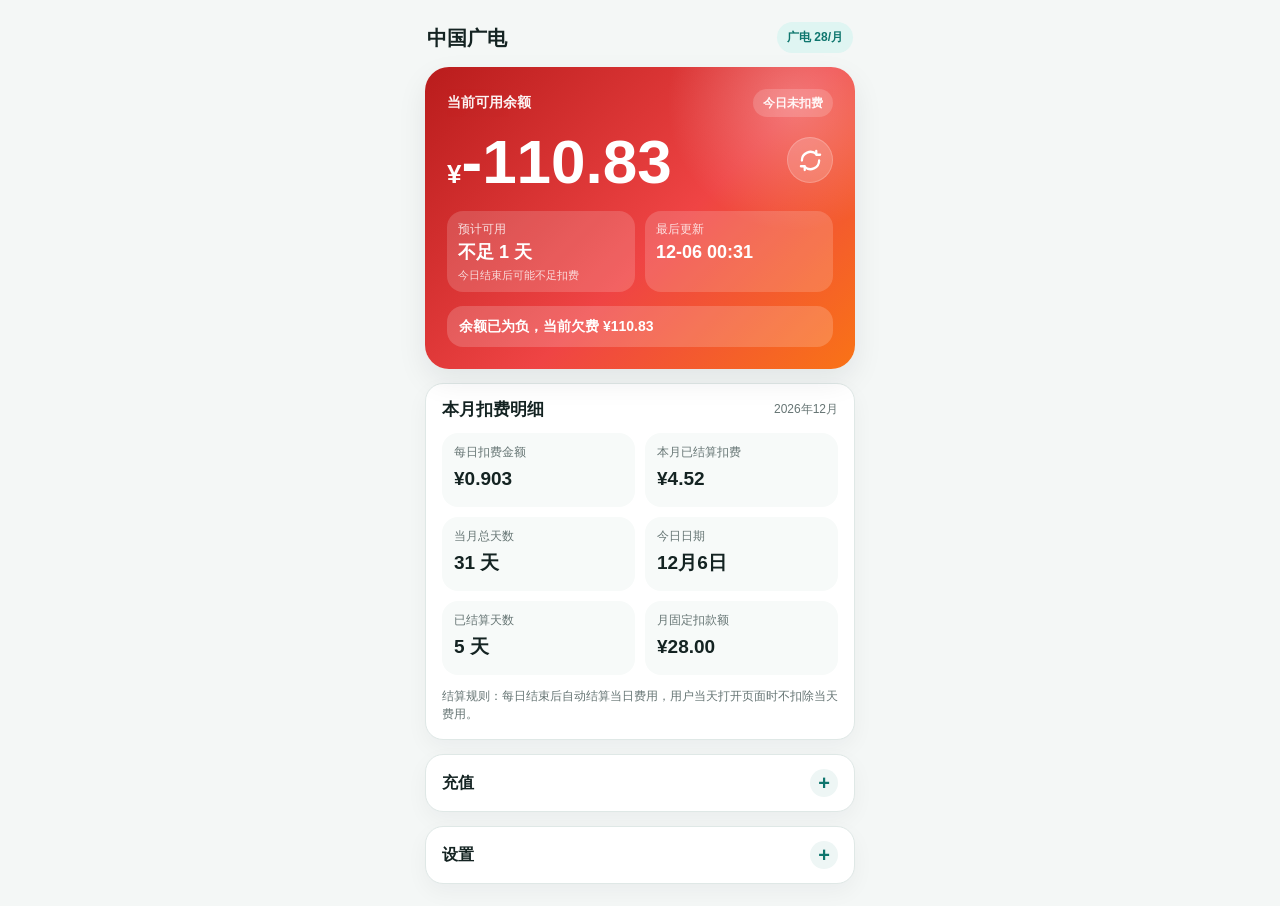
==== index.html @ 52b8d5ed "Add files via upload" ====
<!doctype html>
<html lang="zh-CN">
<head>
  <meta charset="utf-8">
  <meta name="viewport" content="width=device-width, initial-scale=1, viewport-fit=cover">
  <meta name="theme-color" content="#0f766e">
  <meta name="apple-mobile-web-app-capable" content="yes">
  <meta name="apple-mobile-web-app-title" content="余额计算">
  <meta name="apple-mobile-web-app-status-bar-style" content="black-translucent">
  <title>中国广电余额计算</title>
  <style>
    :root {
      color-scheme: light;
      --bg: #f4f7f6;
      --card: #ffffff;
      --text: #142322;
      --muted: #667574;
      --line: #dfe8e6;
      --brand: #0f766e;
      --brand-2: #14b8a6;
      --warn: #dc2626;
      --warn-2: #f97316;
      --shadow: 0 12px 30px rgba(15, 23, 42, .08);
      --radius: 18px;
    }

    * {
      box-sizing: border-box;
      -webkit-tap-highlight-color: transparent;
    }

    html,
    body {
      margin: 0;
      min-height: 100%;
      background: var(--bg);
      color: var(--text);
      font-family: -apple-system, BlinkMacSystemFont, "Segoe UI", "PingFang SC", "Hiragino Sans GB", "Microsoft YaHei", sans-serif;
      letter-spacing: 0;
    }

    body {
      padding: max(14px, env(safe-area-inset-top)) 14px max(22px, env(safe-area-inset-bottom));
    }

    button,
    input {
      font: inherit;
    }

    button {
      min-height: 46px;
      border: 0;
      border-radius: 14px;
      background: var(--brand);
      color: #fff;
      font-weight: 700;
      cursor: pointer;
      touch-action: manipulation;
    }

    button.secondary {
      background: #e8f2f1;
      color: var(--brand);
    }

    button.danger {
      background: #fee2e2;
      color: #b91c1c;
    }

    input {
      width: 100%;
      min-height: 48px;
      border: 1px solid var(--line);
      border-radius: 14px;
      background: #fbfdfd;
      color: var(--text);
      padding: 10px 12px;
      outline: none;
    }

    input:focus {
      border-color: var(--brand-2);
      box-shadow: 0 0 0 3px rgba(20, 184, 166, .16);
    }

    .app {
      width: 100%;
      max-width: 430px;
      margin: 0 auto;
    }

    .pull-tip {
      position: fixed;
      top: 8px;
      left: 50%;
      z-index: 3;
      transform: translate(-50%, -54px);
      min-width: 132px;
      border-radius: 999px;
      background: rgba(20, 35, 34, .88);
      color: #fff;
      padding: 9px 14px;
      text-align: center;
      font-size: 13px;
      opacity: 0;
      transition: transform .18s ease, opacity .18s ease;
      pointer-events: none;
    }

    .pull-tip.show {
      transform: translate(-50%, 0);
      opacity: 1;
    }

    .topbar {
      display: flex;
      align-items: center;
      justify-content: space-between;
      gap: 12px;
      margin: 8px 2px 14px;
    }

    .title h1 {
      margin: 0;
      font-size: 20px;
      line-height: 1.2;
    }

    .title p {
      margin: 5px 0 0;
      color: var(--muted);
      font-size: 13px;
    }

    .provider {
      flex: 0 0 auto;
      padding: 7px 10px;
      border-radius: 999px;
      background: #dff5f2;
      color: #0f766e;
      font-size: 12px;
      font-weight: 800;
      white-space: nowrap;
    }

    .balance-card {
      position: relative;
      overflow: hidden;
      border-radius: 24px;
      padding: 22px;
      color: #fff;
      background:
        radial-gradient(circle at 86% 12%, rgba(255, 255, 255, .28), transparent 28%),
        linear-gradient(135deg, #0f766e, #14b8a6 58%, #22c55e);
      box-shadow: var(--shadow);
    }

    .balance-card.warning {
      background:
        radial-gradient(circle at 86% 12%, rgba(255, 255, 255, .28), transparent 28%),
        linear-gradient(135deg, #b91c1c, #ef4444 56%, #f97316);
    }

    .balance-label {
      display: flex;
      align-items: center;
      justify-content: space-between;
      gap: 10px;
      font-size: 14px;
      font-weight: 700;
      opacity: .95;
    }

    .pill {
      display: inline-flex;
      align-items: center;
      min-height: 28px;
      border-radius: 999px;
      padding: 4px 10px;
      background: rgba(255, 255, 255, .18);
      font-size: 12px;
      font-weight: 800;
      white-space: nowrap;
    }

    .refresh-button {
      position: absolute;
      top: 70px;
      right: 22px;
      width: 46px;
      min-height: 46px;
      display: grid;
      place-items: center;
      border-radius: 50%;
      padding: 0;
      background: rgba(255, 255, 255, .18);
      color: #fff;
      box-shadow: inset 0 0 0 1px rgba(255, 255, 255, .2);
    }

    .refresh-button:active {
      transform: scale(.96);
      background: rgba(255, 255, 255, .24);
    }

    .refresh-button svg {
      width: 23px;
      height: 23px;
      stroke: currentColor;
      stroke-width: 2.4;
      fill: none;
      stroke-linecap: round;
      stroke-linejoin: round;
    }

    .amount {
      margin: 14px 0 8px;
      padding-right: 68px;
      font-size: clamp(44px, 15vw, 62px);
      line-height: 1;
      font-weight: 900;
      letter-spacing: 0;
    }

    .amount small {
      font-size: .42em;
      font-weight: 800;
    }

    .balance-sub {
      display: grid;
      grid-template-columns: 1fr 1fr;
      gap: 10px;
      margin-top: 18px;
    }

    .balance-sub div {
      min-height: 58px;
      border-radius: 16px;
      background: rgba(255, 255, 255, .16);
      padding: 10px 11px;
    }

    .balance-sub span,
    .mini-label {
      display: block;
      font-size: 12px;
      opacity: .82;
    }

    .balance-sub strong {
      display: block;
      margin-top: 3px;
      font-size: 18px;
      line-height: 1.25;
    }

    .balance-sub .subline {
      margin-top: 4px;
      font-size: 11px;
      line-height: 1.3;
      opacity: .78;
    }

    .alert {
      display: none;
      margin-top: 14px;
      border-radius: 16px;
      background: rgba(255, 255, 255, .18);
      padding: 11px 12px;
      font-size: 14px;
      font-weight: 900;
      line-height: 1.35;
    }

    .warning .alert {
      display: block;
    }

    .card,
    details {
      margin-top: 14px;
      border: 1px solid var(--line);
      border-radius: var(--radius);
      background: var(--card);
      box-shadow: 0 8px 22px rgba(15, 23, 42, .045);
    }

    .card {
      padding: 16px;
    }

    .section-title {
      display: flex;
      align-items: center;
      justify-content: space-between;
      gap: 10px;
      margin-bottom: 13px;
    }

    .section-title h2 {
      margin: 0;
      font-size: 17px;
      line-height: 1.2;
    }

    .section-title span {
      color: var(--muted);
      font-size: 12px;
      white-space: nowrap;
    }

    .grid {
      display: grid;
      grid-template-columns: 1fr 1fr;
      gap: 10px;
    }

    .metric {
      min-height: 74px;
      border-radius: 16px;
      background: #f7faf9;
      padding: 12px;
    }

    .metric span {
      display: block;
      color: var(--muted);
      font-size: 12px;
      line-height: 1.3;
    }

    .metric strong {
      display: block;
      margin-top: 7px;
      font-size: 19px;
      line-height: 1.2;
    }

    .rule {
      margin: 12px 0 0;
      color: var(--muted);
      font-size: 12px;
      line-height: 1.5;
    }

    details {
      overflow: hidden;
    }

    summary {
      min-height: 56px;
      display: flex;
      align-items: center;
      justify-content: space-between;
      gap: 12px;
      padding: 0 16px;
      list-style: none;
      cursor: pointer;
      font-weight: 900;
    }

    summary::-webkit-details-marker {
      display: none;
    }

    summary::after {
      content: "+";
      width: 28px;
      height: 28px;
      border-radius: 50%;
      display: grid;
      place-items: center;
      background: #eef6f5;
      color: var(--brand);
      font-size: 20px;
      line-height: 1;
    }

    details[open] summary::after {
      content: "-";
    }

    .panel {
      border-top: 1px solid var(--line);
      padding: 16px;
    }

    .field {
      margin-bottom: 13px;
    }

    .field label {
      display: block;
      margin-bottom: 7px;
      color: #314341;
      font-size: 13px;
      font-weight: 800;
    }

    .actions {
      display: grid;
      grid-template-columns: 1fr 1fr;
      gap: 10px;
      margin-top: 4px;
    }

    .actions.single {
      grid-template-columns: 1fr;
    }

    .sub-actions {
      display: flex;
      justify-content: flex-end;
      margin-top: 10px;
    }

    .text-action {
      min-height: auto;
      border-radius: 0;
      background: transparent;
      color: #9f1239;
      padding: 6px 2px;
      font-size: 12px;
      font-weight: 800;
    }

    .toast {
      position: fixed;
      left: 50%;
      bottom: max(18px, env(safe-area-inset-bottom));
      z-index: 4;
      transform: translate(-50%, 18px);
      max-width: min(360px, calc(100vw - 28px));
      border-radius: 999px;
      background: rgba(20, 35, 34, .92);
      color: #fff;
      padding: 11px 15px;
      font-size: 14px;
      opacity: 0;
      pointer-events: none;
      transition: transform .2s ease, opacity .2s ease;
    }

    .toast.show {
      transform: translate(-50%, 0);
      opacity: 1;
    }

    @media (max-width: 340px) {
      body {
        padding-left: 10px;
        padding-right: 10px;
      }

      .grid,
      .balance-sub,
      .actions {
        grid-template-columns: 1fr;
      }

      .amount {
        font-size: 43px;
        padding-right: 58px;
      }
    }
  </style>
</head>
<body>
  <div class="pull-tip" id="pullTip">释放刷新</div>
  <main class="app">
    <header class="topbar">
      <div class="title">
        <h1>中国广电</h1>
      </div>
      <div class="provider" id="providerPill">广电 28/月</div>
    </header>

    <section class="balance-card" id="balanceCard" aria-live="polite">
      <div class="balance-label">
        <span>当前可用余额</span>
        <span class="pill">今日未扣费</span>
      </div>
      <button class="refresh-button" id="refreshBtn" type="button" aria-label="立即刷新" title="立即刷新">
        <svg viewBox="0 0 24 24" aria-hidden="true">
          <path d="M21 12a9 9 0 0 1-15.2 6.5"></path>
          <path d="M3 12A9 9 0 0 1 18.2 5.5"></path>
          <path d="M18 2v4h4"></path>
          <path d="M6 22v-4H2"></path>
        </svg>
      </button>
      <div class="amount"><small>¥</small><span id="balanceValue">--</span></div>
      <div class="balance-sub">
        <div>
          <span>预计可用</span>
          <strong id="daysLeft">--</strong>
          <span class="subline" id="usableUntil">--</span>
        </div>
        <div>
          <span>最后更新</span>
          <strong id="lastUpdated">--</strong>
        </div>
      </div>
      <div class="alert" id="warningText"></div>
    </section>

    <section class="card">
      <div class="section-title">
        <h2>本月扣费明细</h2>
        <span id="monthName">--</span>
      </div>
      <div class="grid">
        <div class="metric">
          <span>每日扣费金额</span>
          <strong id="dailyFee">--</strong>
        </div>
        <div class="metric">
          <span>本月已结算扣费</span>
          <strong id="monthSettledTotal">--</strong>
        </div>
        <div class="metric">
          <span>当月总天数</span>
          <strong id="daysInMonth">--</strong>
        </div>
        <div class="metric">
          <span>今日日期</span>
          <strong id="todayText">--</strong>
        </div>
        <div class="metric">
          <span>已结算天数</span>
          <strong id="settledDays">--</strong>
        </div>
        <div class="metric">
          <span>月固定扣款额</span>
          <strong id="monthlyCharge">--</strong>
        </div>
      </div>
      <p class="rule">结算规则：每日结束后自动结算当日费用，用户当天打开页面时不扣除当天费用。</p>
    </section>

    <details>
      <summary>充值</summary>
      <div class="panel">
        <div class="field">
          <label for="rechargeAmountInput">充值金额（元）</label>
          <input id="rechargeAmountInput" type="number" inputmode="decimal" min="0" step="0.01">
        </div>
        <div class="actions single">
          <button type="button" id="addRechargeBtn">加入余额</button>
        </div>
      </div>
    </details>

    <details>
      <summary>设置</summary>
      <div class="panel">
        <div class="field">
          <label for="balanceInput">当前余额（元）</label>
          <input id="balanceInput" type="number" inputmode="decimal" step="0.01">
        </div>
        <div class="field">
          <label for="monthlyInput">每月固定扣款金额（元）</label>
          <input id="monthlyInput" type="number" inputmode="decimal" min="0" step="0.01">
        </div>
        <div class="field">
          <label for="thresholdInput">余额预警阈值（元）</label>
          <input id="thresholdInput" type="number" inputmode="decimal" min="0" step="0.01">
        </div>
        <div class="actions single">
          <button type="button" id="saveBtn">保存设置</button>
        </div>
        <div class="sub-actions">
          <button type="button" class="text-action" id="resetBtn">恢复默认</button>
        </div>
        <p class="rule">保存余额后，计算基准会设为昨天，避免今天重复扣费。</p>
      </div>
    </details>
  </main>

  <div class="toast" id="toast"></div>

  <script>
    (function () {
      "use strict";

      var STORAGE_KEY = "china_broadcasting_balance_v1";
      var DEFAULT_STATE = {
        provider: "china-broadcasting",
        anchorBalance: 49.55,
        lastSettledDate: "2026-06-13",
        monthlyCharge: 28,
        warningThreshold: 10,
        lastUpdated: "2026-06-14T00:00:00+08:00"
      };

      var state = loadState();
      var toastTimer = null;
      var lastRenderedDate = "";

      var els = {
        balanceCard: document.getElementById("balanceCard"),
        balanceValue: document.getElementById("balanceValue"),
        daysLeft: document.getElementById("daysLeft"),
        usableUntil: document.getElementById("usableUntil"),
        lastUpdated: document.getElementById("lastUpdated"),
        warningText: document.getElementById("warningText"),
        monthName: document.getElementById("monthName"),
        dailyFee: document.getElementById("dailyFee"),
        monthSettledTotal: document.getElementById("monthSettledTotal"),
        daysInMonth: document.getElementById("daysInMonth"),
        todayText: document.getElementById("todayText"),
        settledDays: document.getElementById("settledDays"),
        monthlyCharge: document.getElementById("monthlyCharge"),
        balanceInput: document.getElementById("balanceInput"),
        monthlyInput: document.getElementById("monthlyInput"),
        thresholdInput: document.getElementById("thresholdInput"),
        providerPill: document.getElementById("providerPill"),
        saveBtn: document.getElementById("saveBtn"),
        resetBtn: document.getElementById("resetBtn"),
        refreshBtn: document.getElementById("refreshBtn"),
        rechargeAmountInput: document.getElementById("rechargeAmountInput"),
        addRechargeBtn: document.getElementById("addRechargeBtn"),
        toast: document.getElementById("toast"),
        pullTip: document.getElementById("pullTip")
      };

      function loadState() {
        try {
          var raw = localStorage.getItem(STORAGE_KEY);
          if (!raw) return cloneDefault();
          var parsed = JSON.parse(raw);
          return normalizeState(Object.assign(cloneDefault(), parsed));
        } catch (error) {
          return cloneDefault();
        }
      }

      function cloneDefault() {
        return JSON.parse(JSON.stringify(DEFAULT_STATE));
      }

      function normalizeState(next) {
        next.anchorBalance = safeNumber(next.anchorBalance, DEFAULT_STATE.anchorBalance);
        next.monthlyCharge = safeNumber(next.monthlyCharge, DEFAULT_STATE.monthlyCharge);
        next.warningThreshold = safeNumber(next.warningThreshold, DEFAULT_STATE.warningThreshold);
        next.lastSettledDate = isDateKey(next.lastSettledDate) ? next.lastSettledDate : DEFAULT_STATE.lastSettledDate;
        next.lastUpdated = next.lastUpdated || new Date().toISOString();
        delete next.rechargeHistory;
        delete next.rechargeCost;
        return next;
      }

      function saveState() {
        var compactState = {
          provider: state.provider,
          anchorBalance: state.anchorBalance,
          lastSettledDate: state.lastSettledDate,
          monthlyCharge: state.monthlyCharge,
          warningThreshold: state.warningThreshold,
          lastUpdated: state.lastUpdated
        };
        localStorage.setItem(STORAGE_KEY, JSON.stringify(compactState));
      }

      function safeNumber(value, fallback) {
        var number = Number(value);
        return Number.isFinite(number) ? number : fallback;
      }

      function isDateKey(value) {
        return /^\d{4}-\d{2}-\d{2}$/.test(String(value));
      }

      function pad(value) {
        return String(value).padStart(2, "0");
      }

      function dateKeyFromParts(year, month, day) {
        return year + "-" + pad(month) + "-" + pad(day);
      }

      function partsFromKey(key) {
        var parts = key.split("-").map(Number);
        return { year: parts[0], month: parts[1], day: parts[2] };
      }

      function todayKey() {
        var date = new Date();
        return dateKeyFromParts(date.getFullYear(), date.getMonth() + 1, date.getDate());
      }

      function civilTime(key) {
        var parts = partsFromKey(key);
        return Date.UTC(parts.year, parts.month - 1, parts.day);
      }

      function addDays(key, amount) {
        var parts = partsFromKey(key);
        var date = new Date(Date.UTC(parts.year, parts.month - 1, parts.day + amount));
        return dateKeyFromParts(date.getUTCFullYear(), date.getUTCMonth() + 1, date.getUTCDate());
      }

      function compareKeys(a, b) {
        if (a === b) return 0;
        return civilTime(a) < civilTime(b) ? -1 : 1;
      }

      function daysInMonthFor(year, month) {
        return new Date(year, month, 0).getDate();
      }

      function dailyFeeForDate(key, monthlyCharge) {
        var parts = partsFromKey(key);
        return monthlyCharge / daysInMonthFor(parts.year, parts.month);
      }

      // Auto-settle every complete natural day since the stored anchor.
      function settleToYesterday() {
        var today = todayKey();
        var yesterday = addDays(today, -1);
        var cursor = addDays(state.lastSettledDate, 1);
        var didSettle = false;

        while (compareKeys(cursor, yesterday) <= 0) {
          state.anchorBalance -= dailyFeeForDate(cursor, state.monthlyCharge);
          state.lastSettledDate = cursor;
          cursor = addDays(cursor, 1);
          didSettle = true;
        }

        if (didSettle) {
          state.anchorBalance = roundMoney(state.anchorBalance);
          state.lastUpdated = new Date().toISOString();
          saveState();
        }
      }

      function roundMoney(value) {
        return Math.round((value + Number.EPSILON) * 1000000) / 1000000;
      }

      function formatMoney(value, digits) {
        return Number(value).toFixed(digits);
      }

      function formatDateTime(value) {
        var date = new Date(value);
        if (Number.isNaN(date.getTime())) date = new Date();
        return pad(date.getMonth() + 1) + "-" + pad(date.getDate()) + " " + pad(date.getHours()) + ":" + pad(date.getMinutes());
      }

      function estimateDaysLeft(balance, startKey) {
        if (balance <= 0 || state.monthlyCharge <= 0) return 0;
        var days = 0;
        var current = startKey;
        var remaining = balance;

        while (days < 3650) {
          var fee = dailyFeeForDate(current, state.monthlyCharge);
          if (remaining + 0.0000001 < fee) break;
          remaining -= fee;
          days += 1;
          current = addDays(current, 1);
        }

        return days;
      }

      function readableDate(key) {
        var parts = partsFromKey(key);
        return parts.year + "年" + parts.month + "月" + parts.day + "日";
      }

      function monthText(parts) {
        return parts.year + "年" + parts.month + "月";
      }

      function render() {
        settleToYesterday();

        var today = todayKey();
        var parts = partsFromKey(today);
        var monthDays = daysInMonthFor(parts.year, parts.month);
        var daily = state.monthlyCharge / monthDays;
        var settledDays = Math.max(0, parts.day - 1);
        var monthTotal = daily * settledDays;
        var balance = roundMoney(state.anchorBalance);
        var daysLeft = estimateDaysLeft(balance, today);
        var isWarning = balance < state.warningThreshold;
        var owe = balance < 0 ? Math.abs(balance) : 0;

        els.balanceCard.classList.toggle("warning", isWarning);
        els.balanceValue.textContent = formatMoney(balance, 2);
        els.daysLeft.textContent = daysLeft > 0 ? "约 " + daysLeft + " 天" : "不足 1 天";
        els.usableUntil.textContent = daysLeft > 0
          ? "至 " + readableDate(addDays(today, daysLeft - 1))
          : "今日结束后可能不足扣费";
        els.lastUpdated.textContent = formatDateTime(state.lastUpdated);
        els.warningText.textContent = balance < 0
          ? "余额已为负，当前欠费 ¥" + formatMoney(owe, 2)
          : "余额低于预警阈值 ¥" + formatMoney(state.warningThreshold, 2);

        els.monthName.textContent = monthText(parts);
        els.dailyFee.textContent = "¥" + formatMoney(daily, 3);
        els.monthSettledTotal.textContent = "¥" + formatMoney(monthTotal, 2);
        els.daysInMonth.textContent = monthDays + " 天";
        els.todayText.textContent = parts.month + "月" + parts.day + "日";
        els.settledDays.textContent = settledDays + " 天";
        els.monthlyCharge.textContent = "¥" + formatMoney(state.monthlyCharge, 2);
        els.providerPill.textContent = "广电 " + trimNumber(state.monthlyCharge) + "/月";

        els.balanceInput.value = formatMoney(balance, 2);
        els.monthlyInput.value = trimNumber(state.monthlyCharge);
        els.thresholdInput.value = trimNumber(state.warningThreshold);

        lastRenderedDate = today;
      }

      function trimNumber(value) {
        return String(Number(Number(value).toFixed(3)));
      }

      function escapeHtml(value) {
        return String(value).replace(/[&<>"']/g, function (char) {
          return {
            "&": "&amp;",
            "<": "&lt;",
            ">": "&gt;",
            "\"": "&quot;",
            "'": "&#39;"
          }[char];
        });
      }

      function yesterdayKeyForNow() {
        return addDays(todayKey(), -1);
      }

      function saveSettings() {
        var balance = Number(els.balanceInput.value);
        var monthly = Number(els.monthlyInput.value);
        var threshold = Number(els.thresholdInput.value);

        if (!Number.isFinite(balance)) return showToast("请输入有效余额");
        if (!Number.isFinite(monthly) || monthly < 0) return showToast("请输入有效月扣款");
        if (!Number.isFinite(threshold) || threshold < 0) return showToast("请输入有效预警阈值");

        state.anchorBalance = roundMoney(balance);
        state.monthlyCharge = roundMoney(monthly);
        state.warningThreshold = roundMoney(threshold);
        state.lastSettledDate = yesterdayKeyForNow();
        state.lastUpdated = new Date().toISOString();
        saveState();
        render();
        showToast("设置已保存");
      }

      function resetState() {
        if (!confirm("恢复默认值会重置余额、月扣款和预警阈值，确定继续？")) return;
        state = cloneDefault();
        saveState();
        render();
        showToast("已恢复默认值");
      }

      function addRecharge() {
        settleToYesterday();

        var amount = Number(els.rechargeAmountInput.value);

        if (!Number.isFinite(amount) || amount <= 0) return showToast("请输入有效充值金额");

        var now = new Date().toISOString();
        state.anchorBalance = roundMoney(state.anchorBalance + amount);
        state.lastSettledDate = yesterdayKeyForNow();
        state.lastUpdated = now;

        saveState();
        els.rechargeAmountInput.value = "";
        render();
        showToast("充值已加入余额");
      }

      function showToast(message) {
        window.clearTimeout(toastTimer);
        els.toast.textContent = message;
        els.toast.classList.add("show");
        toastTimer = window.setTimeout(function () {
          els.toast.classList.remove("show");
        }, 1800);
      }

      function refreshNow(source, updateTimestamp) {
        if (updateTimestamp) {
          state.lastUpdated = new Date().toISOString();
          saveState();
        }
        render();
        if (source) showToast(source);
      }

      function setupPullRefresh() {
        var startY = 0;
        var pulling = false;

        window.addEventListener("touchstart", function (event) {
          if (window.scrollY !== 0 || event.touches.length !== 1) return;
          startY = event.touches[0].clientY;
          pulling = true;
        }, { passive: true });

        window.addEventListener("touchmove", function (event) {
          if (!pulling) return;
          var distance = event.touches[0].clientY - startY;
          els.pullTip.classList.toggle("show", distance > 70);
        }, { passive: true });

        window.addEventListener("touchend", function () {
          if (!pulling) return;
          var shouldRefresh = els.pullTip.classList.contains("show");
          pulling = false;
          els.pullTip.classList.remove("show");
          if (shouldRefresh) refreshNow("已刷新", true);
        }, { passive: true });
      }

      els.saveBtn.addEventListener("click", saveSettings);
      els.resetBtn.addEventListener("click", resetState);
      els.refreshBtn.addEventListener("click", function () {
        refreshNow("已刷新", true);
      });
      els.addRechargeBtn.addEventListener("click", addRecharge);
      document.addEventListener("visibilitychange", function () {
        if (!document.hidden) refreshNow();
      });

      setupPullRefresh();
      render();

      window.setInterval(function () {
        if (lastRenderedDate !== todayKey()) {
          refreshNow();
        } else {
          els.lastUpdated.textContent = formatDateTime(state.lastUpdated);
        }
      }, 30000);
    })();
  </script>
</body>
</html>
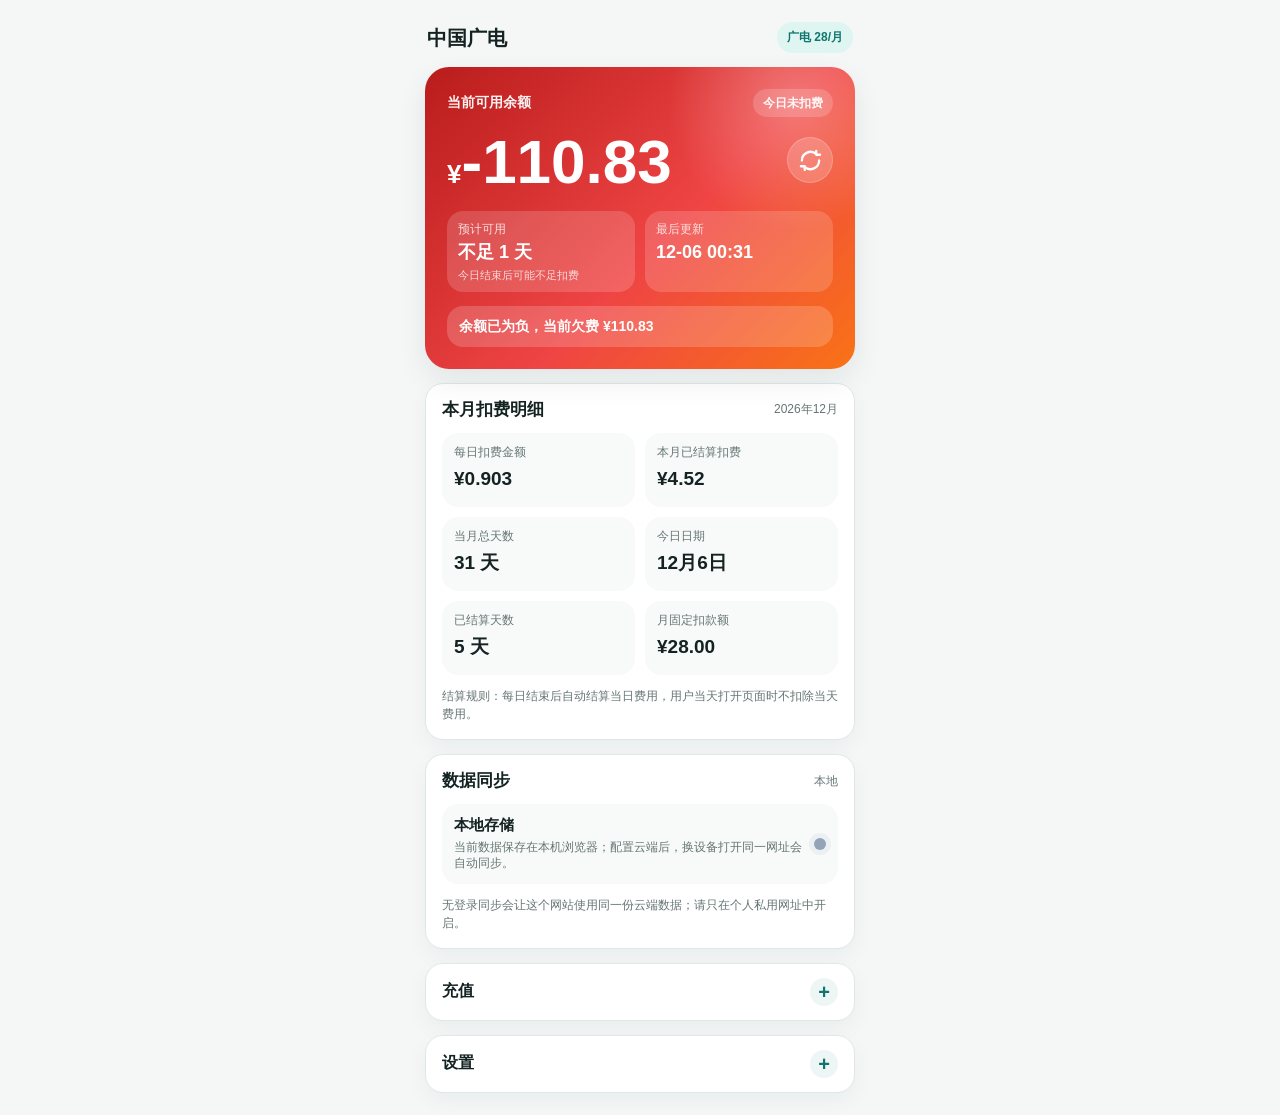
==== commit e96f3b4a: "Add optional cloud sync" ====
--- a/index.html
+++ b/index.html
@@ -346,6 +346,54 @@
       line-height: 1.5;
     }
 
+    .sync-row {
+      display: flex;
+      align-items: center;
+      justify-content: space-between;
+      gap: 12px;
+      border-radius: 16px;
+      background: #f7faf9;
+      padding: 12px;
+    }
+
+    .sync-row strong {
+      display: block;
+      font-size: 15px;
+      line-height: 1.25;
+    }
+
+    .sync-row span {
+      display: block;
+      margin-top: 4px;
+      color: var(--muted);
+      font-size: 12px;
+      line-height: 1.35;
+    }
+
+    .sync-dot {
+      width: 12px;
+      height: 12px;
+      flex: 0 0 auto;
+      border-radius: 999px;
+      background: #94a3b8;
+      box-shadow: 0 0 0 5px rgba(148, 163, 184, .12);
+    }
+
+    .sync-dot.ready {
+      background: #16a34a;
+      box-shadow: 0 0 0 5px rgba(22, 163, 74, .12);
+    }
+
+    .sync-dot.busy {
+      background: #0ea5e9;
+      box-shadow: 0 0 0 5px rgba(14, 165, 233, .12);
+    }
+
+    .sync-dot.error {
+      background: #dc2626;
+      box-shadow: 0 0 0 5px rgba(220, 38, 38, .12);
+    }
+
     details {
       overflow: hidden;
     }
@@ -540,6 +588,21 @@
       <p class="rule">结算规则：每日结束后自动结算当日费用，用户当天打开页面时不扣除当天费用。</p>
     </section>
 
+    <section class="card">
+      <div class="section-title">
+        <h2>数据同步</h2>
+        <span id="syncMode">本地</span>
+      </div>
+      <div class="sync-row">
+        <div>
+          <strong id="syncTitle">本地存储</strong>
+          <span id="syncText">当前数据保存在本机浏览器；配置云端后，换设备打开同一网址会自动同步。</span>
+        </div>
+        <i class="sync-dot" id="syncDot" aria-hidden="true"></i>
+      </div>
+      <p class="rule">无登录同步会让这个网站使用同一份云端数据；请只在个人私用网址中开启。</p>
+    </section>
+
     <details>
       <summary>充值</summary>
       <div class="panel">
@@ -595,9 +658,22 @@
         lastUpdated: "2026-06-14T00:00:00+08:00"
       };
 
+      // Fill these values after creating a free Supabase project/table.
+      // No-login sync means every visitor to this page shares one cloud record.
+      var CLOUD_SYNC = {
+        enabled: false,
+        supabaseUrl: "",
+        anonKey: "",
+        table: "balance_state",
+        rowId: "china_broadcasting"
+      };
+
       var state = loadState();
       var toastTimer = null;
       var lastRenderedDate = "";
+      var cloudReady = false;
+      var cloudBusy = false;
+      var pushTimer = null;
 
       var els = {
         balanceCard: document.getElementById("balanceCard"),
@@ -617,6 +693,10 @@
         monthlyInput: document.getElementById("monthlyInput"),
         thresholdInput: document.getElementById("thresholdInput"),
         providerPill: document.getElementById("providerPill"),
+        syncMode: document.getElementById("syncMode"),
+        syncTitle: document.getElementById("syncTitle"),
+        syncText: document.getElementById("syncText"),
+        syncDot: document.getElementById("syncDot"),
         saveBtn: document.getElementById("saveBtn"),
         resetBtn: document.getElementById("resetBtn"),
         refreshBtn: document.getElementById("refreshBtn"),
@@ -653,6 +733,11 @@
       }
 
       function saveState() {
+        localStorage.setItem(STORAGE_KEY, JSON.stringify(compactState()));
+        scheduleCloudPush();
+      }
+
+      function compactState() {
         var compactState = {
           provider: state.provider,
           anchorBalance: state.anchorBalance,
@@ -661,7 +746,11 @@
           warningThreshold: state.warningThreshold,
           lastUpdated: state.lastUpdated
         };
-        localStorage.setItem(STORAGE_KEY, JSON.stringify(compactState));
+        return compactState;
+      }
+
+      function saveLocalOnly() {
+        localStorage.setItem(STORAGE_KEY, JSON.stringify(compactState()));
       }
 
       function safeNumber(value, fallback) {
@@ -810,6 +899,7 @@
         els.settledDays.textContent = settledDays + " 天";
         els.monthlyCharge.textContent = "¥" + formatMoney(state.monthlyCharge, 2);
         els.providerPill.textContent = "广电 " + trimNumber(state.monthlyCharge) + "/月";
+        renderSyncStatus();
 
         els.balanceInput.value = formatMoney(balance, 2);
         els.monthlyInput.value = trimNumber(state.monthlyCharge);
@@ -898,7 +988,169 @@
           saveState();
         }
         render();
+        pullCloudState(false);
         if (source) showToast(source);
+      }
+
+      function isCloudConfigured() {
+        return Boolean(
+          CLOUD_SYNC.enabled &&
+          CLOUD_SYNC.supabaseUrl &&
+          CLOUD_SYNC.anonKey &&
+          CLOUD_SYNC.table &&
+          CLOUD_SYNC.rowId &&
+          window.fetch
+        );
+      }
+
+      function renderSyncStatus(status, message) {
+        if (!els.syncMode) return;
+
+        els.syncDot.className = "sync-dot";
+        if (!isCloudConfigured()) {
+          els.syncMode.textContent = "本地";
+          els.syncTitle.textContent = "本地存储";
+          els.syncText.textContent = "当前数据保存在本机浏览器；配置云端后，换设备打开同一网址会自动同步。";
+          return;
+        }
+
+        if (status === "busy" || cloudBusy) {
+          els.syncMode.textContent = "同步中";
+          els.syncTitle.textContent = "正在同步";
+          els.syncText.textContent = message || "正在和云端数据比较。";
+          els.syncDot.classList.add("busy");
+          return;
+        }
+
+        if (status === "error") {
+          els.syncMode.textContent = "异常";
+          els.syncTitle.textContent = "云同步异常";
+          els.syncText.textContent = message || "云端暂时不可用，已保留本地数据。";
+          els.syncDot.classList.add("error");
+          return;
+        }
+
+        els.syncMode.textContent = "云端";
+        els.syncTitle.textContent = "云同步已开启";
+        els.syncText.textContent = message || "当前设备会自动拉取和保存同一份云端余额。";
+        els.syncDot.classList.add("ready");
+      }
+
+      function cloudEndpoint() {
+        return CLOUD_SYNC.supabaseUrl.replace(/\/+$/, "") + "/rest/v1/" + encodeURIComponent(CLOUD_SYNC.table);
+      }
+
+      function cloudHeaders(extra) {
+        var headers = {
+          apikey: CLOUD_SYNC.anonKey,
+          Authorization: "Bearer " + CLOUD_SYNC.anonKey,
+          "Content-Type": "application/json"
+        };
+        Object.keys(extra || {}).forEach(function (key) {
+          headers[key] = extra[key];
+        });
+        return headers;
+      }
+
+      function isRemoteNewer(remoteState, localState) {
+        var remoteTime = new Date(remoteState.lastUpdated || 0).getTime();
+        var localTime = new Date(localState.lastUpdated || 0).getTime();
+        if (remoteTime !== localTime) return remoteTime > localTime;
+        return compareKeys(remoteState.lastSettledDate, localState.lastSettledDate) > 0;
+      }
+
+      function scheduleCloudPush(delay) {
+        if (!cloudReady || !isCloudConfigured()) return;
+        window.clearTimeout(pushTimer);
+        pushTimer = window.setTimeout(function () {
+          if (cloudBusy) {
+            scheduleCloudPush(500);
+            return;
+          }
+          pushCloudState(false);
+        }, typeof delay === "number" ? delay : 700);
+      }
+
+      function pullCloudState(showMessage) {
+        if (!isCloudConfigured() || cloudBusy) return Promise.resolve();
+
+        cloudBusy = true;
+        renderSyncStatus("busy", "正在读取云端数据。");
+
+        var url = cloudEndpoint()
+          + "?id=eq." + encodeURIComponent(CLOUD_SYNC.rowId)
+          + "&select=id,data,updated_at";
+
+        return fetch(url, { headers: cloudHeaders() })
+          .then(function (response) {
+            if (!response.ok) throw new Error("读取失败 " + response.status);
+            return response.json();
+          })
+          .then(function (rows) {
+            var remote = rows && rows[0] && rows[0].data ? normalizeState(Object.assign(cloneDefault(), rows[0].data)) : null;
+            var local = normalizeState(Object.assign(cloneDefault(), compactState()));
+
+            if (remote && isRemoteNewer(remote, local)) {
+              state = remote;
+              settleToYesterday();
+              saveLocalOnly();
+              render();
+              cloudReady = true;
+              scheduleCloudPush(0);
+              renderSyncStatus("ready", "已使用云端最新数据。");
+              if (showMessage) showToast("已同步云端数据");
+            } else {
+              cloudReady = true;
+              scheduleCloudPush(0);
+              renderSyncStatus("ready", remote ? "本机数据已是最新。" : "正在创建云端数据。");
+            }
+          })
+          .catch(function (error) {
+            renderSyncStatus("error", error.message || "云端暂时不可用，已保留本地数据。");
+          })
+          .finally(function () {
+            cloudBusy = false;
+          });
+      }
+
+      function pushCloudState(showMessage) {
+        if (!isCloudConfigured() || cloudBusy) return Promise.resolve();
+
+        cloudBusy = true;
+        renderSyncStatus("busy", "正在保存到云端。");
+
+        var body = JSON.stringify({
+          id: CLOUD_SYNC.rowId,
+          data: compactState(),
+          updated_at: new Date().toISOString()
+        });
+
+        return fetch(cloudEndpoint() + "?on_conflict=id", {
+          method: "POST",
+          headers: cloudHeaders({ Prefer: "resolution=merge-duplicates,return=minimal" }),
+          body: body
+        })
+          .then(function (response) {
+            if (!response.ok) throw new Error("保存失败 " + response.status);
+            renderSyncStatus("ready", "云端数据已保存。");
+            if (showMessage) showToast("已同步到云端");
+          })
+          .catch(function (error) {
+            renderSyncStatus("error", error.message || "云端保存失败，已保留本地数据。");
+          })
+          .finally(function () {
+            cloudBusy = false;
+          });
+      }
+
+      function setupCloudSync() {
+        if (!isCloudConfigured()) {
+          renderSyncStatus();
+          return;
+        }
+        pullCloudState(false).then(function () {
+          cloudReady = true;
+        });
       }
 
       function setupPullRefresh() {
@@ -938,6 +1190,7 @@
 
       setupPullRefresh();
       render();
+      setupCloudSync();
 
       window.setInterval(function () {
         if (lastRenderedDate !== todayKey()) {
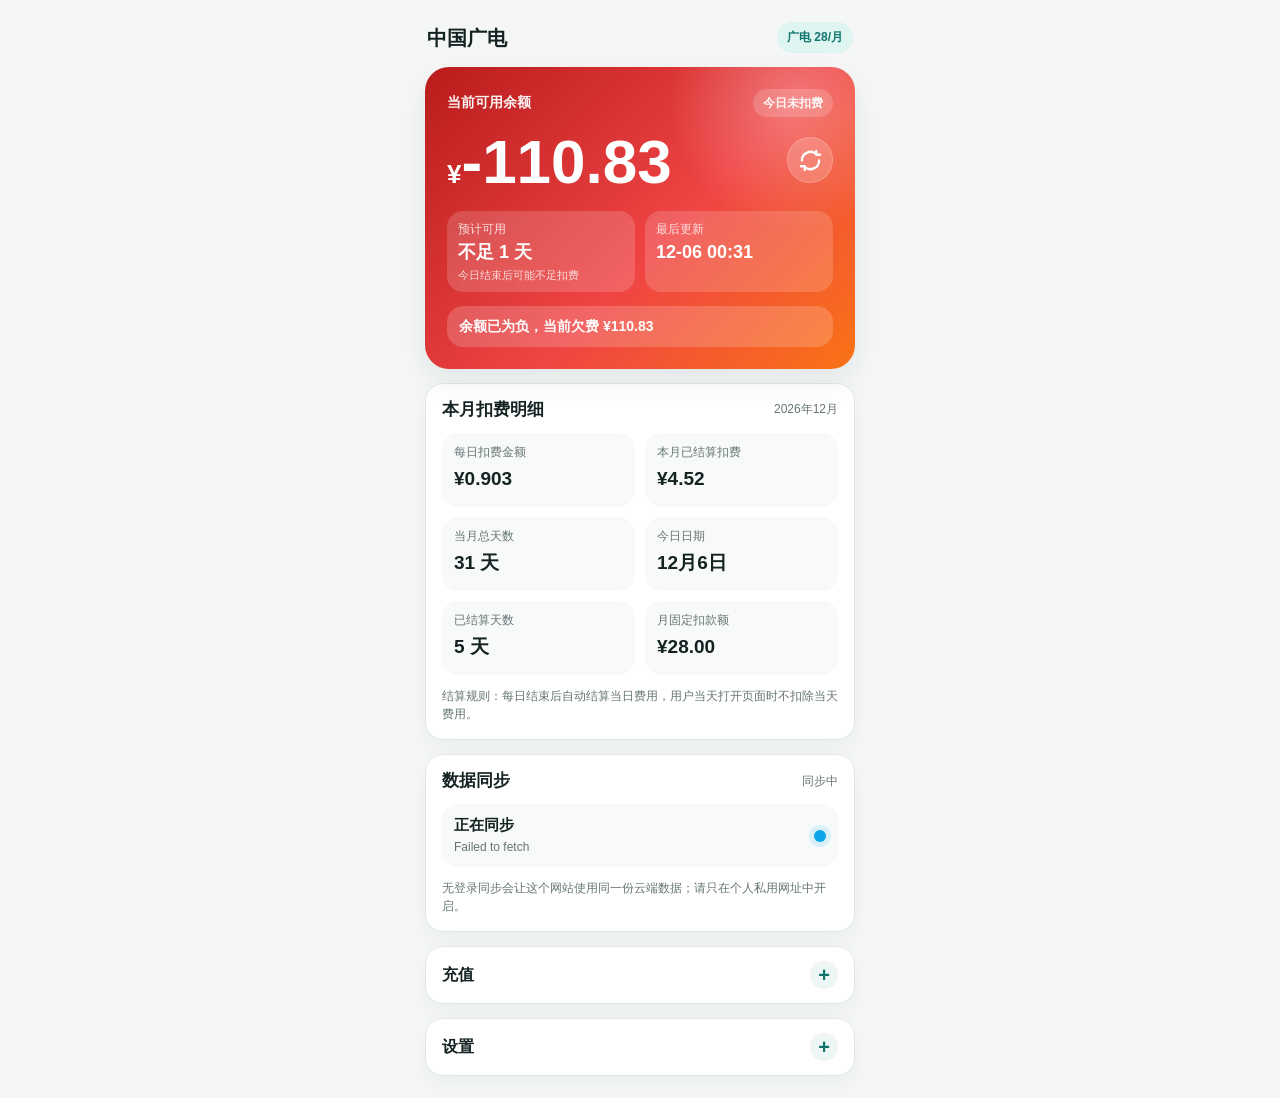
==== commit 974acc99: "Enable Supabase cloud sync" ====
--- a/index.html
+++ b/index.html
@@ -658,12 +658,11 @@
         lastUpdated: "2026-06-14T00:00:00+08:00"
       };
 
-      // Fill these values after creating a free Supabase project/table.
       // No-login sync means every visitor to this page shares one cloud record.
       var CLOUD_SYNC = {
-        enabled: false,
-        supabaseUrl: "",
-        anonKey: "",
+        enabled: true,
+        supabaseUrl: "https://rhkzsyhxezlppfxqzalm.supabase.co",
+        anonKey: "sb_publishable_jg7Ht5A1SXFfkn4VZImQKA_eAHoh5uZ",
         table: "balance_state",
         rowId: "china_broadcasting"
       };
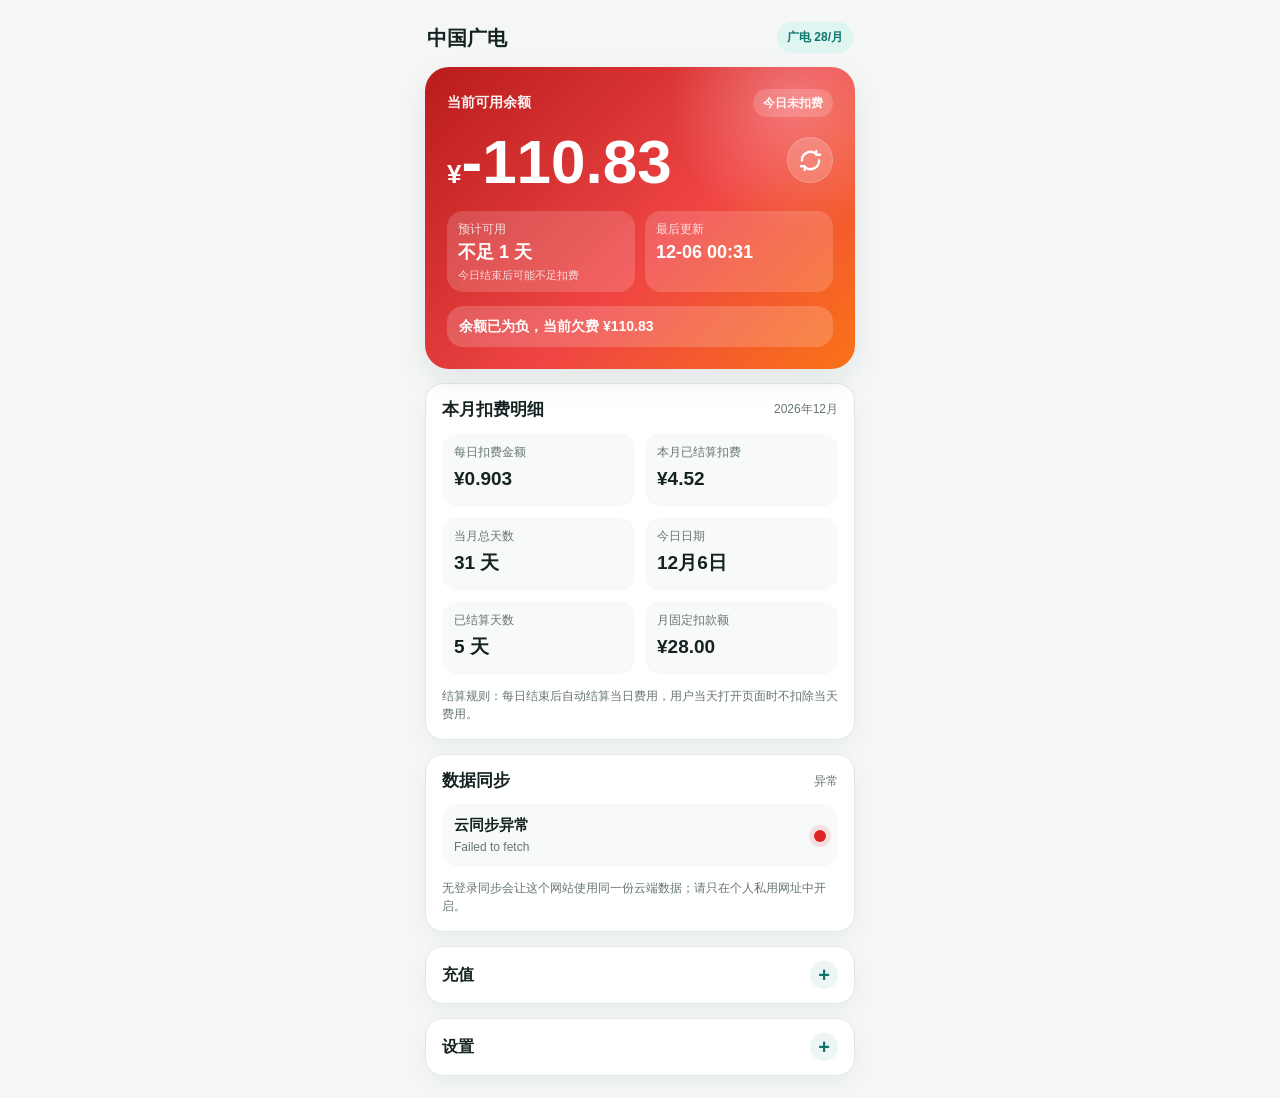
==== commit 1c43ffaf: "Fix cloud sync status rendering" ====
--- a/index.html
+++ b/index.html
@@ -1013,7 +1013,7 @@
           return;
         }
 
-        if (status === "busy" || cloudBusy) {
+        if (status === "busy" || (!status && cloudBusy)) {
           els.syncMode.textContent = "同步中";
           els.syncTitle.textContent = "正在同步";
           els.syncText.textContent = message || "正在和云端数据比较。";
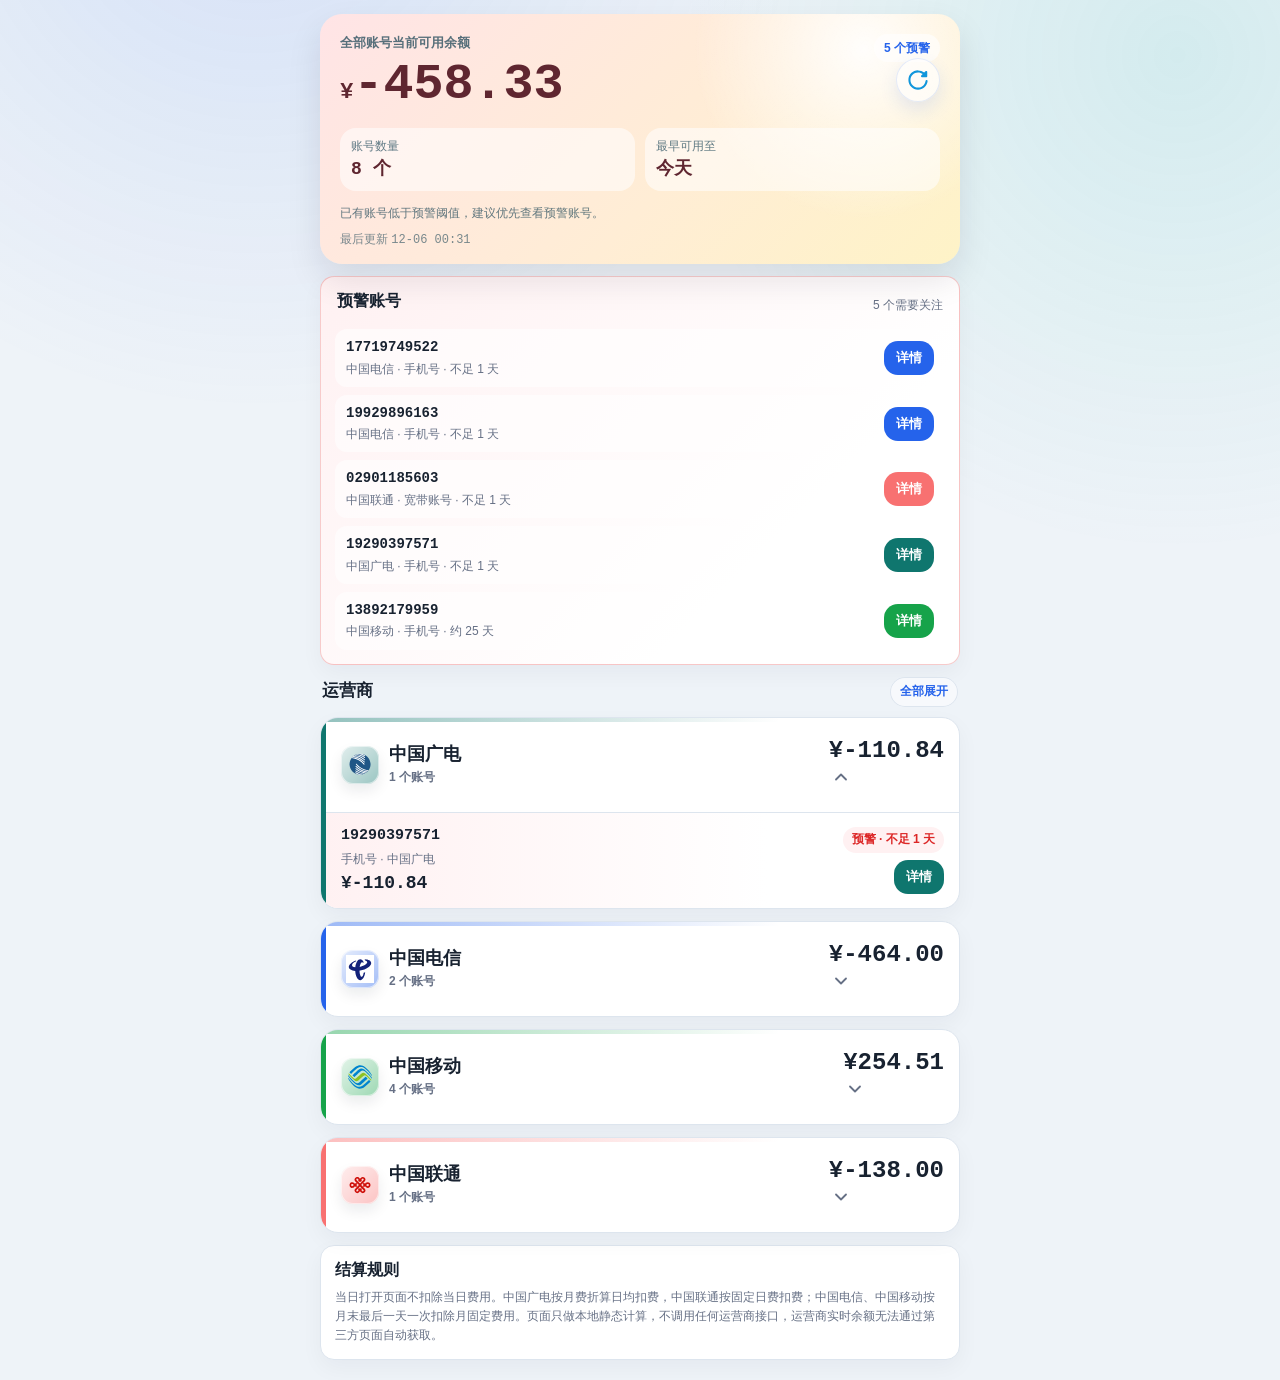
==== commit 89ec8706: "Update multi-provider balance UI" ====
--- a/index.html
+++ b/index.html
@@ -3,1202 +3,174 @@
 <head>
   <meta charset="utf-8">
   <meta name="viewport" content="width=device-width, initial-scale=1, viewport-fit=cover">
-  <meta name="theme-color" content="#0f766e">
+  <meta name="theme-color" content="#eef3f8">
   <meta name="apple-mobile-web-app-capable" content="yes">
-  <meta name="apple-mobile-web-app-title" content="余额计算">
-  <meta name="apple-mobile-web-app-status-bar-style" content="black-translucent">
-  <title>中国广电余额计算</title>
-  <style>
-    :root {
-      color-scheme: light;
-      --bg: #f4f7f6;
-      --card: #ffffff;
-      --text: #142322;
-      --muted: #667574;
-      --line: #dfe8e6;
-      --brand: #0f766e;
-      --brand-2: #14b8a6;
-      --warn: #dc2626;
-      --warn-2: #f97316;
-      --shadow: 0 12px 30px rgba(15, 23, 42, .08);
-      --radius: 18px;
-    }
-
-    * {
-      box-sizing: border-box;
-      -webkit-tap-highlight-color: transparent;
-    }
-
-    html,
-    body {
-      margin: 0;
-      min-height: 100%;
-      background: var(--bg);
-      color: var(--text);
-      font-family: -apple-system, BlinkMacSystemFont, "Segoe UI", "PingFang SC", "Hiragino Sans GB", "Microsoft YaHei", sans-serif;
-      letter-spacing: 0;
-    }
-
-    body {
-      padding: max(14px, env(safe-area-inset-top)) 14px max(22px, env(safe-area-inset-bottom));
-    }
-
-    button,
-    input {
-      font: inherit;
-    }
-
-    button {
-      min-height: 46px;
-      border: 0;
-      border-radius: 14px;
-      background: var(--brand);
-      color: #fff;
-      font-weight: 700;
-      cursor: pointer;
-      touch-action: manipulation;
-    }
-
-    button.secondary {
-      background: #e8f2f1;
-      color: var(--brand);
-    }
-
-    button.danger {
-      background: #fee2e2;
-      color: #b91c1c;
-    }
-
-    input {
-      width: 100%;
-      min-height: 48px;
-      border: 1px solid var(--line);
-      border-radius: 14px;
-      background: #fbfdfd;
-      color: var(--text);
-      padding: 10px 12px;
-      outline: none;
-    }
-
-    input:focus {
-      border-color: var(--brand-2);
-      box-shadow: 0 0 0 3px rgba(20, 184, 166, .16);
-    }
-
-    .app {
-      width: 100%;
-      max-width: 430px;
-      margin: 0 auto;
-    }
-
-    .pull-tip {
-      position: fixed;
-      top: 8px;
-      left: 50%;
-      z-index: 3;
-      transform: translate(-50%, -54px);
-      min-width: 132px;
-      border-radius: 999px;
-      background: rgba(20, 35, 34, .88);
-      color: #fff;
-      padding: 9px 14px;
-      text-align: center;
-      font-size: 13px;
-      opacity: 0;
-      transition: transform .18s ease, opacity .18s ease;
-      pointer-events: none;
-    }
-
-    .pull-tip.show {
-      transform: translate(-50%, 0);
-      opacity: 1;
-    }
-
-    .topbar {
-      display: flex;
-      align-items: center;
-      justify-content: space-between;
-      gap: 12px;
-      margin: 8px 2px 14px;
-    }
-
-    .title h1 {
-      margin: 0;
-      font-size: 20px;
-      line-height: 1.2;
-    }
-
-    .title p {
-      margin: 5px 0 0;
-      color: var(--muted);
-      font-size: 13px;
-    }
-
-    .provider {
-      flex: 0 0 auto;
-      padding: 7px 10px;
-      border-radius: 999px;
-      background: #dff5f2;
-      color: #0f766e;
-      font-size: 12px;
-      font-weight: 800;
-      white-space: nowrap;
-    }
-
-    .balance-card {
-      position: relative;
-      overflow: hidden;
-      border-radius: 24px;
-      padding: 22px;
-      color: #fff;
-      background:
-        radial-gradient(circle at 86% 12%, rgba(255, 255, 255, .28), transparent 28%),
-        linear-gradient(135deg, #0f766e, #14b8a6 58%, #22c55e);
-      box-shadow: var(--shadow);
-    }
-
-    .balance-card.warning {
-      background:
-        radial-gradient(circle at 86% 12%, rgba(255, 255, 255, .28), transparent 28%),
-        linear-gradient(135deg, #b91c1c, #ef4444 56%, #f97316);
-    }
-
-    .balance-label {
-      display: flex;
-      align-items: center;
-      justify-content: space-between;
-      gap: 10px;
-      font-size: 14px;
-      font-weight: 700;
-      opacity: .95;
-    }
-
-    .pill {
-      display: inline-flex;
-      align-items: center;
-      min-height: 28px;
-      border-radius: 999px;
-      padding: 4px 10px;
-      background: rgba(255, 255, 255, .18);
-      font-size: 12px;
-      font-weight: 800;
-      white-space: nowrap;
-    }
-
-    .refresh-button {
-      position: absolute;
-      top: 70px;
-      right: 22px;
-      width: 46px;
-      min-height: 46px;
-      display: grid;
-      place-items: center;
-      border-radius: 50%;
-      padding: 0;
-      background: rgba(255, 255, 255, .18);
-      color: #fff;
-      box-shadow: inset 0 0 0 1px rgba(255, 255, 255, .2);
-    }
-
-    .refresh-button:active {
-      transform: scale(.96);
-      background: rgba(255, 255, 255, .24);
-    }
-
-    .refresh-button svg {
-      width: 23px;
-      height: 23px;
-      stroke: currentColor;
-      stroke-width: 2.4;
-      fill: none;
-      stroke-linecap: round;
-      stroke-linejoin: round;
-    }
-
-    .amount {
-      margin: 14px 0 8px;
-      padding-right: 68px;
-      font-size: clamp(44px, 15vw, 62px);
-      line-height: 1;
-      font-weight: 900;
-      letter-spacing: 0;
-    }
-
-    .amount small {
-      font-size: .42em;
-      font-weight: 800;
-    }
-
-    .balance-sub {
-      display: grid;
-      grid-template-columns: 1fr 1fr;
-      gap: 10px;
-      margin-top: 18px;
-    }
-
-    .balance-sub div {
-      min-height: 58px;
-      border-radius: 16px;
-      background: rgba(255, 255, 255, .16);
-      padding: 10px 11px;
-    }
-
-    .balance-sub span,
-    .mini-label {
-      display: block;
-      font-size: 12px;
-      opacity: .82;
-    }
-
-    .balance-sub strong {
-      display: block;
-      margin-top: 3px;
-      font-size: 18px;
-      line-height: 1.25;
-    }
-
-    .balance-sub .subline {
-      margin-top: 4px;
-      font-size: 11px;
-      line-height: 1.3;
-      opacity: .78;
-    }
-
-    .alert {
-      display: none;
-      margin-top: 14px;
-      border-radius: 16px;
-      background: rgba(255, 255, 255, .18);
-      padding: 11px 12px;
-      font-size: 14px;
-      font-weight: 900;
-      line-height: 1.35;
-    }
-
-    .warning .alert {
-      display: block;
-    }
-
-    .card,
-    details {
-      margin-top: 14px;
-      border: 1px solid var(--line);
-      border-radius: var(--radius);
-      background: var(--card);
-      box-shadow: 0 8px 22px rgba(15, 23, 42, .045);
-    }
-
-    .card {
-      padding: 16px;
-    }
-
-    .section-title {
-      display: flex;
-      align-items: center;
-      justify-content: space-between;
-      gap: 10px;
-      margin-bottom: 13px;
-    }
-
-    .section-title h2 {
-      margin: 0;
-      font-size: 17px;
-      line-height: 1.2;
-    }
-
-    .section-title span {
-      color: var(--muted);
-      font-size: 12px;
-      white-space: nowrap;
-    }
-
-    .grid {
-      display: grid;
-      grid-template-columns: 1fr 1fr;
-      gap: 10px;
-    }
-
-    .metric {
-      min-height: 74px;
-      border-radius: 16px;
-      background: #f7faf9;
-      padding: 12px;
-    }
-
-    .metric span {
-      display: block;
-      color: var(--muted);
-      font-size: 12px;
-      line-height: 1.3;
-    }
-
-    .metric strong {
-      display: block;
-      margin-top: 7px;
-      font-size: 19px;
-      line-height: 1.2;
-    }
-
-    .rule {
-      margin: 12px 0 0;
-      color: var(--muted);
-      font-size: 12px;
-      line-height: 1.5;
-    }
-
-    .sync-row {
-      display: flex;
-      align-items: center;
-      justify-content: space-between;
-      gap: 12px;
-      border-radius: 16px;
-      background: #f7faf9;
-      padding: 12px;
-    }
-
-    .sync-row strong {
-      display: block;
-      font-size: 15px;
-      line-height: 1.25;
-    }
-
-    .sync-row span {
-      display: block;
-      margin-top: 4px;
-      color: var(--muted);
-      font-size: 12px;
-      line-height: 1.35;
-    }
-
-    .sync-dot {
-      width: 12px;
-      height: 12px;
-      flex: 0 0 auto;
-      border-radius: 999px;
-      background: #94a3b8;
-      box-shadow: 0 0 0 5px rgba(148, 163, 184, .12);
-    }
-
-    .sync-dot.ready {
-      background: #16a34a;
-      box-shadow: 0 0 0 5px rgba(22, 163, 74, .12);
-    }
-
-    .sync-dot.busy {
-      background: #0ea5e9;
-      box-shadow: 0 0 0 5px rgba(14, 165, 233, .12);
-    }
-
-    .sync-dot.error {
-      background: #dc2626;
-      box-shadow: 0 0 0 5px rgba(220, 38, 38, .12);
-    }
-
-    details {
-      overflow: hidden;
-    }
-
-    summary {
-      min-height: 56px;
-      display: flex;
-      align-items: center;
-      justify-content: space-between;
-      gap: 12px;
-      padding: 0 16px;
-      list-style: none;
-      cursor: pointer;
-      font-weight: 900;
-    }
-
-    summary::-webkit-details-marker {
-      display: none;
-    }
-
-    summary::after {
-      content: "+";
-      width: 28px;
-      height: 28px;
-      border-radius: 50%;
-      display: grid;
-      place-items: center;
-      background: #eef6f5;
-      color: var(--brand);
-      font-size: 20px;
-      line-height: 1;
-    }
-
-    details[open] summary::after {
-      content: "-";
-    }
-
-    .panel {
-      border-top: 1px solid var(--line);
-      padding: 16px;
-    }
-
-    .field {
-      margin-bottom: 13px;
-    }
-
-    .field label {
-      display: block;
-      margin-bottom: 7px;
-      color: #314341;
-      font-size: 13px;
-      font-weight: 800;
-    }
-
-    .actions {
-      display: grid;
-      grid-template-columns: 1fr 1fr;
-      gap: 10px;
-      margin-top: 4px;
-    }
-
-    .actions.single {
-      grid-template-columns: 1fr;
-    }
-
-    .sub-actions {
-      display: flex;
-      justify-content: flex-end;
-      margin-top: 10px;
-    }
-
-    .text-action {
-      min-height: auto;
-      border-radius: 0;
-      background: transparent;
-      color: #9f1239;
-      padding: 6px 2px;
-      font-size: 12px;
-      font-weight: 800;
-    }
-
-    .toast {
-      position: fixed;
-      left: 50%;
-      bottom: max(18px, env(safe-area-inset-bottom));
-      z-index: 4;
-      transform: translate(-50%, 18px);
-      max-width: min(360px, calc(100vw - 28px));
-      border-radius: 999px;
-      background: rgba(20, 35, 34, .92);
-      color: #fff;
-      padding: 11px 15px;
-      font-size: 14px;
-      opacity: 0;
-      pointer-events: none;
-      transition: transform .2s ease, opacity .2s ease;
-    }
-
-    .toast.show {
-      transform: translate(-50%, 0);
-      opacity: 1;
-    }
-
-    @media (max-width: 340px) {
-      body {
-        padding-left: 10px;
-        padding-right: 10px;
-      }
-
-      .grid,
-      .balance-sub,
-      .actions {
-        grid-template-columns: 1fr;
-      }
-
-      .amount {
-        font-size: 43px;
-        padding-right: 58px;
-      }
-    }
-  </style>
+  <meta name="apple-mobile-web-app-title" content="余额总览">
+  <meta name="apple-mobile-web-app-status-bar-style" content="default">
+  <title>余额总览</title>
+  <link rel="stylesheet" href="css/style.css">
 </head>
 <body>
-  <div class="pull-tip" id="pullTip">释放刷新</div>
   <main class="app">
-    <header class="topbar">
-      <div class="title">
-        <h1>中国广电</h1>
-      </div>
-      <div class="provider" id="providerPill">广电 28/月</div>
-    </header>
+    <section id="homePage">
+      <article class="overview-card" id="overviewCard">
+        <div class="overview-head">
+          <div>
+            <span>全部账号当前可用余额</span>
+            <strong class="money"><small>¥</small><span id="overviewBalance">--</span></strong>
+          </div>
+          <span class="overview-tag" id="overviewWarningTag">本地计算</span>
+        </div>
+        <button class="overview-refresh" id="refreshBtn" type="button" aria-label="立即刷新" title="立即刷新">
+          <img src="svg/刷新.svg" alt="" aria-hidden="true">
+        </button>
+        <div class="overview-grid">
+          <div>
+            <span>账号数量</span>
+            <strong id="overviewAccounts">--</strong>
+          </div>
+          <div>
+            <span>最早可用至</span>
+            <strong id="overviewSoonest">--</strong>
+          </div>
+        </div>
+        <p class="overview-note" id="overviewNote">当日费用尚未扣除，页面只根据本地保存余额进行估算。</p>
+        <p class="overview-time">最后更新 <span class="mono" id="homeUpdated">--</span></p>
+      </article>
 
-    <section class="balance-card" id="balanceCard" aria-live="polite">
-      <div class="balance-label">
-        <span>当前可用余额</span>
-        <span class="pill">今日未扣费</span>
-      </div>
-      <button class="refresh-button" id="refreshBtn" type="button" aria-label="立即刷新" title="立即刷新">
-        <svg viewBox="0 0 24 24" aria-hidden="true">
-          <path d="M21 12a9 9 0 0 1-15.2 6.5"></path>
-          <path d="M3 12A9 9 0 0 1 18.2 5.5"></path>
-          <path d="M18 2v4h4"></path>
-          <path d="M6 22v-4H2"></path>
-        </svg>
-      </button>
-      <div class="amount"><small>¥</small><span id="balanceValue">--</span></div>
-      <div class="balance-sub">
-        <div>
-          <span>预计可用</span>
-          <strong id="daysLeft">--</strong>
-          <span class="subline" id="usableUntil">--</span>
+      <section class="page warning-card" id="warningSection">
+        <div class="section-title" style="margin-bottom:0;">
+          <h2>预警账号</h2>
+          <span id="warningSummary">--</span>
         </div>
-        <div>
-          <span>最后更新</span>
-          <strong id="lastUpdated">--</strong>
+        <div class="warning-list" id="warningList"></div>
+      </section>
+
+      <section class="page">
+        <div class="section-title">
+          <h2>运营商</h2>
+          <button class="section-action" id="toggleAllBtn" type="button">全部展开</button>
         </div>
-      </div>
-      <div class="alert" id="warningText"></div>
+        <div class="carrier-list" id="carrierList"></div>
+      </section>
+
+      <section class="page rule-card">
+        <h2>结算规则</h2>
+        <p>当日打开页面不扣除当日费用。中国广电按月费折算日均扣费，中国联通按固定日费扣费；中国电信、中国移动按月末最后一天一次扣除月固定费用。页面只做本地静态计算，不调用任何运营商接口，运营商实时余额无法通过第三方页面自动获取。</p>
+      </section>
     </section>
 
-    <section class="card">
-      <div class="section-title">
-        <h2>本月扣费明细</h2>
-        <span id="monthName">--</span>
-      </div>
-      <div class="grid">
-        <div class="metric">
-          <span>每日扣费金额</span>
-          <strong id="dailyFee">--</strong>
+    <section id="detailPage" class="hidden">
+      <header class="topbar detail-header">
+        <button class="icon" id="backBtn" type="button" aria-label="返回首页" title="返回首页">
+          <svg viewBox="0 0 24 24" aria-hidden="true">
+            <path d="M19 12H5"></path>
+            <path d="M12 19l-7-7 7-7"></path>
+          </svg>
+        </button>
+        <div class="title-block">
+          <h1 id="detailTitle">--</h1>
+          <p id="detailAccount">--</p>
         </div>
-        <div class="metric">
-          <span>本月已结算扣费</span>
-          <strong id="monthSettledTotal">--</strong>
-        </div>
-        <div class="metric">
-          <span>当月总天数</span>
-          <strong id="daysInMonth">--</strong>
-        </div>
-        <div class="metric">
-          <span>今日日期</span>
-          <strong id="todayText">--</strong>
-        </div>
-        <div class="metric">
-          <span>已结算天数</span>
-          <strong id="settledDays">--</strong>
-        </div>
-        <div class="metric">
-          <span>月固定扣款额</span>
-          <strong id="monthlyCharge">--</strong>
-        </div>
-      </div>
-      <p class="rule">结算规则：每日结束后自动结算当日费用，用户当天打开页面时不扣除当天费用。</p>
+      </header>
+
+      <section class="page details-stack">
+        <article class="balance-panel" id="balancePanel">
+          <div class="balance-label">
+            <span>当前可用余额</span>
+            <span class="status-pill">今日未扣费</span>
+          </div>
+          <div class="balance-amount money"><small>¥</small><span id="detailBalance">--</span></div>
+          <div class="balance-sub detail-balance-sub">
+            <div>
+              <span>预计可用</span>
+              <strong id="detailDaysLeft">--</strong>
+              <span class="subline">至 <span id="detailUntil">--</span></span>
+            </div>
+            <div>
+              <span>最后更新</span>
+              <strong id="detailUpdated">--</strong>
+            </div>
+          </div>
+          <div class="warning-text" id="warningText"></div>
+        </article>
+
+        <details class="card rule-card charge-detail-panel" open>
+          <summary>本月扣费明细</summary>
+          <div class="charge-detail-body">
+            <div class="detail-table">
+              <div class="detail-line">
+                <span>每日扣费金额</span>
+                <strong id="dailyFee">--</strong>
+              </div>
+              <div class="detail-line">
+                <span>本月已结算扣费</span>
+                <strong id="monthSettledFee">--</strong>
+              </div>
+              <div class="detail-line">
+                <span>当月总天数</span>
+                <strong id="daysInMonth">--</strong>
+              </div>
+              <div class="detail-line">
+                <span>已结算天数</span>
+                <strong id="settledDays">--</strong>
+              </div>
+              <div class="detail-line">
+                <span id="chargeLabel">月固定扣款额</span>
+                <strong id="fixedCharge">--</strong>
+              </div>
+            </div>
+            <p>结算规则：每日结束后自动结算当日费用，用户当天打开页面时不扣除当天费用。</p>
+          </div>
+        </details>
+
+        <details class="edit-panel">
+          <summary>充值余额</summary>
+          <div class="panel-body">
+            <div class="field">
+              <label for="rechargeAmountInput">充值金额（元）</label>
+              <input id="rechargeAmountInput" type="number" inputmode="decimal" min="0" step="0.01">
+            </div>
+            <div class="form-actions single">
+              <button type="button" id="addRechargeBtn">加入余额</button>
+            </div>
+            <p>充值会直接加入当前账号余额，不记录明细，避免长期占用本地存储。</p>
+          </div>
+        </details>
+
+        <details class="edit-panel">
+          <summary>参数设置</summary>
+          <div class="panel-body">
+            <div class="field">
+              <label for="balanceInput">当前余额（元）</label>
+              <input id="balanceInput" type="number" inputmode="decimal" step="0.01">
+            </div>
+            <div class="field">
+              <label for="chargeInput" id="chargeInputLabel">每月固定扣款金额（元）</label>
+              <input id="chargeInput" type="number" inputmode="decimal" min="0" step="0.01">
+            </div>
+            <div class="field">
+              <label for="warningInput">余额预警阈值（元）</label>
+              <input id="warningInput" type="number" inputmode="decimal" min="0" step="0.01">
+            </div>
+            <div class="form-actions">
+              <button type="button" id="saveBtn">保存设置</button>
+              <button type="button" class="link danger-link" id="resetAccountBtn">恢复此账号默认</button>
+            </div>
+            <p>保存余额后会把该账号的计算基准设为昨天，保证今天不会重复扣费。所有账号统一保存到本机浏览器存储。</p>
+          </div>
+        </details>
+
+        <article class="notice-card">
+          <h2>同步与隐私</h2>
+          <p>当前原型使用统一本地存储，所有账号会一起保存和读取。运营商实时余额属于隐私数据，本页面不会也不能从第三方网络自动获取真实余额。</p>
+        </article>
+      </section>
     </section>
-
-    <section class="card">
-      <div class="section-title">
-        <h2>数据同步</h2>
-        <span id="syncMode">本地</span>
-      </div>
-      <div class="sync-row">
-        <div>
-          <strong id="syncTitle">本地存储</strong>
-          <span id="syncText">当前数据保存在本机浏览器；配置云端后，换设备打开同一网址会自动同步。</span>
-        </div>
-        <i class="sync-dot" id="syncDot" aria-hidden="true"></i>
-      </div>
-      <p class="rule">无登录同步会让这个网站使用同一份云端数据；请只在个人私用网址中开启。</p>
-    </section>
-
-    <details>
-      <summary>充值</summary>
-      <div class="panel">
-        <div class="field">
-          <label for="rechargeAmountInput">充值金额（元）</label>
-          <input id="rechargeAmountInput" type="number" inputmode="decimal" min="0" step="0.01">
-        </div>
-        <div class="actions single">
-          <button type="button" id="addRechargeBtn">加入余额</button>
-        </div>
-      </div>
-    </details>
-
-    <details>
-      <summary>设置</summary>
-      <div class="panel">
-        <div class="field">
-          <label for="balanceInput">当前余额（元）</label>
-          <input id="balanceInput" type="number" inputmode="decimal" step="0.01">
-        </div>
-        <div class="field">
-          <label for="monthlyInput">每月固定扣款金额（元）</label>
-          <input id="monthlyInput" type="number" inputmode="decimal" min="0" step="0.01">
-        </div>
-        <div class="field">
-          <label for="thresholdInput">余额预警阈值（元）</label>
-          <input id="thresholdInput" type="number" inputmode="decimal" min="0" step="0.01">
-        </div>
-        <div class="actions single">
-          <button type="button" id="saveBtn">保存设置</button>
-        </div>
-        <div class="sub-actions">
-          <button type="button" class="text-action" id="resetBtn">恢复默认</button>
-        </div>
-        <p class="rule">保存余额后，计算基准会设为昨天，避免今天重复扣费。</p>
-      </div>
-    </details>
   </main>
 
   <div class="toast" id="toast"></div>
 
-  <script>
-    (function () {
-      "use strict";
-
-      var STORAGE_KEY = "china_broadcasting_balance_v1";
-      var DEFAULT_STATE = {
-        provider: "china-broadcasting",
-        anchorBalance: 49.55,
-        lastSettledDate: "2026-06-13",
-        monthlyCharge: 28,
-        warningThreshold: 10,
-        lastUpdated: "2026-06-14T00:00:00+08:00"
-      };
-
-      // No-login sync means every visitor to this page shares one cloud record.
-      var CLOUD_SYNC = {
-        enabled: true,
-        supabaseUrl: "https://rhkzsyhxezlppfxqzalm.supabase.co",
-        anonKey: "sb_publishable_jg7Ht5A1SXFfkn4VZImQKA_eAHoh5uZ",
-        table: "balance_state",
-        rowId: "china_broadcasting"
-      };
-
-      var state = loadState();
-      var toastTimer = null;
-      var lastRenderedDate = "";
-      var cloudReady = false;
-      var cloudBusy = false;
-      var pushTimer = null;
-
-      var els = {
-        balanceCard: document.getElementById("balanceCard"),
-        balanceValue: document.getElementById("balanceValue"),
-        daysLeft: document.getElementById("daysLeft"),
-        usableUntil: document.getElementById("usableUntil"),
-        lastUpdated: document.getElementById("lastUpdated"),
-        warningText: document.getElementById("warningText"),
-        monthName: document.getElementById("monthName"),
-        dailyFee: document.getElementById("dailyFee"),
-        monthSettledTotal: document.getElementById("monthSettledTotal"),
-        daysInMonth: document.getElementById("daysInMonth"),
-        todayText: document.getElementById("todayText"),
-        settledDays: document.getElementById("settledDays"),
-        monthlyCharge: document.getElementById("monthlyCharge"),
-        balanceInput: document.getElementById("balanceInput"),
-        monthlyInput: document.getElementById("monthlyInput"),
-        thresholdInput: document.getElementById("thresholdInput"),
-        providerPill: document.getElementById("providerPill"),
-        syncMode: document.getElementById("syncMode"),
-        syncTitle: document.getElementById("syncTitle"),
-        syncText: document.getElementById("syncText"),
-        syncDot: document.getElementById("syncDot"),
-        saveBtn: document.getElementById("saveBtn"),
-        resetBtn: document.getElementById("resetBtn"),
-        refreshBtn: document.getElementById("refreshBtn"),
-        rechargeAmountInput: document.getElementById("rechargeAmountInput"),
-        addRechargeBtn: document.getElementById("addRechargeBtn"),
-        toast: document.getElementById("toast"),
-        pullTip: document.getElementById("pullTip")
-      };
-
-      function loadState() {
-        try {
-          var raw = localStorage.getItem(STORAGE_KEY);
-          if (!raw) return cloneDefault();
-          var parsed = JSON.parse(raw);
-          return normalizeState(Object.assign(cloneDefault(), parsed));
-        } catch (error) {
-          return cloneDefault();
-        }
-      }
-
-      function cloneDefault() {
-        return JSON.parse(JSON.stringify(DEFAULT_STATE));
-      }
-
-      function normalizeState(next) {
-        next.anchorBalance = safeNumber(next.anchorBalance, DEFAULT_STATE.anchorBalance);
-        next.monthlyCharge = safeNumber(next.monthlyCharge, DEFAULT_STATE.monthlyCharge);
-        next.warningThreshold = safeNumber(next.warningThreshold, DEFAULT_STATE.warningThreshold);
-        next.lastSettledDate = isDateKey(next.lastSettledDate) ? next.lastSettledDate : DEFAULT_STATE.lastSettledDate;
-        next.lastUpdated = next.lastUpdated || new Date().toISOString();
-        delete next.rechargeHistory;
-        delete next.rechargeCost;
-        return next;
-      }
-
-      function saveState() {
-        localStorage.setItem(STORAGE_KEY, JSON.stringify(compactState()));
-        scheduleCloudPush();
-      }
-
-      function compactState() {
-        var compactState = {
-          provider: state.provider,
-          anchorBalance: state.anchorBalance,
-          lastSettledDate: state.lastSettledDate,
-          monthlyCharge: state.monthlyCharge,
-          warningThreshold: state.warningThreshold,
-          lastUpdated: state.lastUpdated
-        };
-        return compactState;
-      }
-
-      function saveLocalOnly() {
-        localStorage.setItem(STORAGE_KEY, JSON.stringify(compactState()));
-      }
-
-      function safeNumber(value, fallback) {
-        var number = Number(value);
-        return Number.isFinite(number) ? number : fallback;
-      }
-
-      function isDateKey(value) {
-        return /^\d{4}-\d{2}-\d{2}$/.test(String(value));
-      }
-
-      function pad(value) {
-        return String(value).padStart(2, "0");
-      }
-
-      function dateKeyFromParts(year, month, day) {
-        return year + "-" + pad(month) + "-" + pad(day);
-      }
-
-      function partsFromKey(key) {
-        var parts = key.split("-").map(Number);
-        return { year: parts[0], month: parts[1], day: parts[2] };
-      }
-
-      function todayKey() {
-        var date = new Date();
-        return dateKeyFromParts(date.getFullYear(), date.getMonth() + 1, date.getDate());
-      }
-
-      function civilTime(key) {
-        var parts = partsFromKey(key);
-        return Date.UTC(parts.year, parts.month - 1, parts.day);
-      }
-
-      function addDays(key, amount) {
-        var parts = partsFromKey(key);
-        var date = new Date(Date.UTC(parts.year, parts.month - 1, parts.day + amount));
-        return dateKeyFromParts(date.getUTCFullYear(), date.getUTCMonth() + 1, date.getUTCDate());
-      }
-
-      function compareKeys(a, b) {
-        if (a === b) return 0;
-        return civilTime(a) < civilTime(b) ? -1 : 1;
-      }
-
-      function daysInMonthFor(year, month) {
-        return new Date(year, month, 0).getDate();
-      }
-
-      function dailyFeeForDate(key, monthlyCharge) {
-        var parts = partsFromKey(key);
-        return monthlyCharge / daysInMonthFor(parts.year, parts.month);
-      }
-
-      // Auto-settle every complete natural day since the stored anchor.
-      function settleToYesterday() {
-        var today = todayKey();
-        var yesterday = addDays(today, -1);
-        var cursor = addDays(state.lastSettledDate, 1);
-        var didSettle = false;
-
-        while (compareKeys(cursor, yesterday) <= 0) {
-          state.anchorBalance -= dailyFeeForDate(cursor, state.monthlyCharge);
-          state.lastSettledDate = cursor;
-          cursor = addDays(cursor, 1);
-          didSettle = true;
-        }
-
-        if (didSettle) {
-          state.anchorBalance = roundMoney(state.anchorBalance);
-          state.lastUpdated = new Date().toISOString();
-          saveState();
-        }
-      }
-
-      function roundMoney(value) {
-        return Math.round((value + Number.EPSILON) * 1000000) / 1000000;
-      }
-
-      function formatMoney(value, digits) {
-        return Number(value).toFixed(digits);
-      }
-
-      function formatDateTime(value) {
-        var date = new Date(value);
-        if (Number.isNaN(date.getTime())) date = new Date();
-        return pad(date.getMonth() + 1) + "-" + pad(date.getDate()) + " " + pad(date.getHours()) + ":" + pad(date.getMinutes());
-      }
-
-      function estimateDaysLeft(balance, startKey) {
-        if (balance <= 0 || state.monthlyCharge <= 0) return 0;
-        var days = 0;
-        var current = startKey;
-        var remaining = balance;
-
-        while (days < 3650) {
-          var fee = dailyFeeForDate(current, state.monthlyCharge);
-          if (remaining + 0.0000001 < fee) break;
-          remaining -= fee;
-          days += 1;
-          current = addDays(current, 1);
-        }
-
-        return days;
-      }
-
-      function readableDate(key) {
-        var parts = partsFromKey(key);
-        return parts.year + "年" + parts.month + "月" + parts.day + "日";
-      }
-
-      function monthText(parts) {
-        return parts.year + "年" + parts.month + "月";
-      }
-
-      function render() {
-        settleToYesterday();
-
-        var today = todayKey();
-        var parts = partsFromKey(today);
-        var monthDays = daysInMonthFor(parts.year, parts.month);
-        var daily = state.monthlyCharge / monthDays;
-        var settledDays = Math.max(0, parts.day - 1);
-        var monthTotal = daily * settledDays;
-        var balance = roundMoney(state.anchorBalance);
-        var daysLeft = estimateDaysLeft(balance, today);
-        var isWarning = balance < state.warningThreshold;
-        var owe = balance < 0 ? Math.abs(balance) : 0;
-
-        els.balanceCard.classList.toggle("warning", isWarning);
-        els.balanceValue.textContent = formatMoney(balance, 2);
-        els.daysLeft.textContent = daysLeft > 0 ? "约 " + daysLeft + " 天" : "不足 1 天";
-        els.usableUntil.textContent = daysLeft > 0
-          ? "至 " + readableDate(addDays(today, daysLeft - 1))
-          : "今日结束后可能不足扣费";
-        els.lastUpdated.textContent = formatDateTime(state.lastUpdated);
-        els.warningText.textContent = balance < 0
-          ? "余额已为负，当前欠费 ¥" + formatMoney(owe, 2)
-          : "余额低于预警阈值 ¥" + formatMoney(state.warningThreshold, 2);
-
-        els.monthName.textContent = monthText(parts);
-        els.dailyFee.textContent = "¥" + formatMoney(daily, 3);
-        els.monthSettledTotal.textContent = "¥" + formatMoney(monthTotal, 2);
-        els.daysInMonth.textContent = monthDays + " 天";
-        els.todayText.textContent = parts.month + "月" + parts.day + "日";
-        els.settledDays.textContent = settledDays + " 天";
-        els.monthlyCharge.textContent = "¥" + formatMoney(state.monthlyCharge, 2);
-        els.providerPill.textContent = "广电 " + trimNumber(state.monthlyCharge) + "/月";
-        renderSyncStatus();
-
-        els.balanceInput.value = formatMoney(balance, 2);
-        els.monthlyInput.value = trimNumber(state.monthlyCharge);
-        els.thresholdInput.value = trimNumber(state.warningThreshold);
-
-        lastRenderedDate = today;
-      }
-
-      function trimNumber(value) {
-        return String(Number(Number(value).toFixed(3)));
-      }
-
-      function escapeHtml(value) {
-        return String(value).replace(/[&<>"']/g, function (char) {
-          return {
-            "&": "&amp;",
-            "<": "&lt;",
-            ">": "&gt;",
-            "\"": "&quot;",
-            "'": "&#39;"
-          }[char];
-        });
-      }
-
-      function yesterdayKeyForNow() {
-        return addDays(todayKey(), -1);
-      }
-
-      function saveSettings() {
-        var balance = Number(els.balanceInput.value);
-        var monthly = Number(els.monthlyInput.value);
-        var threshold = Number(els.thresholdInput.value);
-
-        if (!Number.isFinite(balance)) return showToast("请输入有效余额");
-        if (!Number.isFinite(monthly) || monthly < 0) return showToast("请输入有效月扣款");
-        if (!Number.isFinite(threshold) || threshold < 0) return showToast("请输入有效预警阈值");
-
-        state.anchorBalance = roundMoney(balance);
-        state.monthlyCharge = roundMoney(monthly);
-        state.warningThreshold = roundMoney(threshold);
-        state.lastSettledDate = yesterdayKeyForNow();
-        state.lastUpdated = new Date().toISOString();
-        saveState();
-        render();
-        showToast("设置已保存");
-      }
-
-      function resetState() {
-        if (!confirm("恢复默认值会重置余额、月扣款和预警阈值，确定继续？")) return;
-        state = cloneDefault();
-        saveState();
-        render();
-        showToast("已恢复默认值");
-      }
-
-      function addRecharge() {
-        settleToYesterday();
-
-        var amount = Number(els.rechargeAmountInput.value);
-
-        if (!Number.isFinite(amount) || amount <= 0) return showToast("请输入有效充值金额");
-
-        var now = new Date().toISOString();
-        state.anchorBalance = roundMoney(state.anchorBalance + amount);
-        state.lastSettledDate = yesterdayKeyForNow();
-        state.lastUpdated = now;
-
-        saveState();
-        els.rechargeAmountInput.value = "";
-        render();
-        showToast("充值已加入余额");
-      }
-
-      function showToast(message) {
-        window.clearTimeout(toastTimer);
-        els.toast.textContent = message;
-        els.toast.classList.add("show");
-        toastTimer = window.setTimeout(function () {
-          els.toast.classList.remove("show");
-        }, 1800);
-      }
-
-      function refreshNow(source, updateTimestamp) {
-        if (updateTimestamp) {
-          state.lastUpdated = new Date().toISOString();
-          saveState();
-        }
-        render();
-        pullCloudState(false);
-        if (source) showToast(source);
-      }
-
-      function isCloudConfigured() {
-        return Boolean(
-          CLOUD_SYNC.enabled &&
-          CLOUD_SYNC.supabaseUrl &&
-          CLOUD_SYNC.anonKey &&
-          CLOUD_SYNC.table &&
-          CLOUD_SYNC.rowId &&
-          window.fetch
-        );
-      }
-
-      function renderSyncStatus(status, message) {
-        if (!els.syncMode) return;
-
-        els.syncDot.className = "sync-dot";
-        if (!isCloudConfigured()) {
-          els.syncMode.textContent = "本地";
-          els.syncTitle.textContent = "本地存储";
-          els.syncText.textContent = "当前数据保存在本机浏览器；配置云端后，换设备打开同一网址会自动同步。";
-          return;
-        }
-
-        if (status === "busy" || (!status && cloudBusy)) {
-          els.syncMode.textContent = "同步中";
-          els.syncTitle.textContent = "正在同步";
-          els.syncText.textContent = message || "正在和云端数据比较。";
-          els.syncDot.classList.add("busy");
-          return;
-        }
-
-        if (status === "error") {
-          els.syncMode.textContent = "异常";
-          els.syncTitle.textContent = "云同步异常";
-          els.syncText.textContent = message || "云端暂时不可用，已保留本地数据。";
-          els.syncDot.classList.add("error");
-          return;
-        }
-
-        els.syncMode.textContent = "云端";
-        els.syncTitle.textContent = "云同步已开启";
-        els.syncText.textContent = message || "当前设备会自动拉取和保存同一份云端余额。";
-        els.syncDot.classList.add("ready");
-      }
-
-      function cloudEndpoint() {
-        return CLOUD_SYNC.supabaseUrl.replace(/\/+$/, "") + "/rest/v1/" + encodeURIComponent(CLOUD_SYNC.table);
-      }
-
-      function cloudHeaders(extra) {
-        var headers = {
-          apikey: CLOUD_SYNC.anonKey,
-          Authorization: "Bearer " + CLOUD_SYNC.anonKey,
-          "Content-Type": "application/json"
-        };
-        Object.keys(extra || {}).forEach(function (key) {
-          headers[key] = extra[key];
-        });
-        return headers;
-      }
-
-      function isRemoteNewer(remoteState, localState) {
-        var remoteTime = new Date(remoteState.lastUpdated || 0).getTime();
-        var localTime = new Date(localState.lastUpdated || 0).getTime();
-        if (remoteTime !== localTime) return remoteTime > localTime;
-        return compareKeys(remoteState.lastSettledDate, localState.lastSettledDate) > 0;
-      }
-
-      function scheduleCloudPush(delay) {
-        if (!cloudReady || !isCloudConfigured()) return;
-        window.clearTimeout(pushTimer);
-        pushTimer = window.setTimeout(function () {
-          if (cloudBusy) {
-            scheduleCloudPush(500);
-            return;
-          }
-          pushCloudState(false);
-        }, typeof delay === "number" ? delay : 700);
-      }
-
-      function pullCloudState(showMessage) {
-        if (!isCloudConfigured() || cloudBusy) return Promise.resolve();
-
-        cloudBusy = true;
-        renderSyncStatus("busy", "正在读取云端数据。");
-
-        var url = cloudEndpoint()
-          + "?id=eq." + encodeURIComponent(CLOUD_SYNC.rowId)
-          + "&select=id,data,updated_at";
-
-        return fetch(url, { headers: cloudHeaders() })
-          .then(function (response) {
-            if (!response.ok) throw new Error("读取失败 " + response.status);
-            return response.json();
-          })
-          .then(function (rows) {
-            var remote = rows && rows[0] && rows[0].data ? normalizeState(Object.assign(cloneDefault(), rows[0].data)) : null;
-            var local = normalizeState(Object.assign(cloneDefault(), compactState()));
-
-            if (remote && isRemoteNewer(remote, local)) {
-              state = remote;
-              settleToYesterday();
-              saveLocalOnly();
-              render();
-              cloudReady = true;
-              scheduleCloudPush(0);
-              renderSyncStatus("ready", "已使用云端最新数据。");
-              if (showMessage) showToast("已同步云端数据");
-            } else {
-              cloudReady = true;
-              scheduleCloudPush(0);
-              renderSyncStatus("ready", remote ? "本机数据已是最新。" : "正在创建云端数据。");
-            }
-          })
-          .catch(function (error) {
-            renderSyncStatus("error", error.message || "云端暂时不可用，已保留本地数据。");
-          })
-          .finally(function () {
-            cloudBusy = false;
-          });
-      }
-
-      function pushCloudState(showMessage) {
-        if (!isCloudConfigured() || cloudBusy) return Promise.resolve();
-
-        cloudBusy = true;
-        renderSyncStatus("busy", "正在保存到云端。");
-
-        var body = JSON.stringify({
-          id: CLOUD_SYNC.rowId,
-          data: compactState(),
-          updated_at: new Date().toISOString()
-        });
-
-        return fetch(cloudEndpoint() + "?on_conflict=id", {
-          method: "POST",
-          headers: cloudHeaders({ Prefer: "resolution=merge-duplicates,return=minimal" }),
-          body: body
-        })
-          .then(function (response) {
-            if (!response.ok) throw new Error("保存失败 " + response.status);
-            renderSyncStatus("ready", "云端数据已保存。");
-            if (showMessage) showToast("已同步到云端");
-          })
-          .catch(function (error) {
-            renderSyncStatus("error", error.message || "云端保存失败，已保留本地数据。");
-          })
-          .finally(function () {
-            cloudBusy = false;
-          });
-      }
-
-      function setupCloudSync() {
-        if (!isCloudConfigured()) {
-          renderSyncStatus();
-          return;
-        }
-        pullCloudState(false).then(function () {
-          cloudReady = true;
-        });
-      }
-
-      function setupPullRefresh() {
-        var startY = 0;
-        var pulling = false;
-
-        window.addEventListener("touchstart", function (event) {
-          if (window.scrollY !== 0 || event.touches.length !== 1) return;
-          startY = event.touches[0].clientY;
-          pulling = true;
-        }, { passive: true });
-
-        window.addEventListener("touchmove", function (event) {
-          if (!pulling) return;
-          var distance = event.touches[0].clientY - startY;
-          els.pullTip.classList.toggle("show", distance > 70);
-        }, { passive: true });
-
-        window.addEventListener("touchend", function () {
-          if (!pulling) return;
-          var shouldRefresh = els.pullTip.classList.contains("show");
-          pulling = false;
-          els.pullTip.classList.remove("show");
-          if (shouldRefresh) refreshNow("已刷新", true);
-        }, { passive: true });
-      }
-
-      els.saveBtn.addEventListener("click", saveSettings);
-      els.resetBtn.addEventListener("click", resetState);
-      els.refreshBtn.addEventListener("click", function () {
-        refreshNow("已刷新", true);
-      });
-      els.addRechargeBtn.addEventListener("click", addRecharge);
-      document.addEventListener("visibilitychange", function () {
-        if (!document.hidden) refreshNow();
-      });
-
-      setupPullRefresh();
-      render();
-      setupCloudSync();
-
-      window.setInterval(function () {
-        if (lastRenderedDate !== todayKey()) {
-          refreshNow();
-        } else {
-          els.lastUpdated.textContent = formatDateTime(state.lastUpdated);
-        }
-      }, 30000);
-    })();
-  </script>
+  <script src="js/app.js"></script>
 </body>
 </html>
--- a/css/style.css
+++ b/css/style.css
@@ -0,0 +1,1063 @@
+:root {
+      color-scheme: light;
+      --bg: #eef3f8;
+      --card: #ffffff;
+      --card-soft: #f7f9fc;
+      --text: #182230;
+      --muted: #667085;
+      --subtle: #98a2b3;
+      --line: #dde5ee;
+      --shadow: 0 10px 26px rgba(15, 23, 42, 0.07);
+      --soft-shadow: 0 8px 22px rgba(15, 23, 42, 0.045);
+      --brand: #2563eb;
+      --warn: #dc2626;
+      --warn-2: #f97316;
+      --warn-soft: #fff1f2;
+      --radius: 14px;
+      --mono: ui-monospace, SFMono-Regular, Menlo, Monaco, Consolas, "Liberation Mono", monospace;
+      --sans: -apple-system, BlinkMacSystemFont, "Segoe UI", "PingFang SC", "Hiragino Sans GB", "Microsoft YaHei", sans-serif;
+    }
+
+    @media (prefers-color-scheme: dark) {
+      :root {
+        color-scheme: dark;
+        --bg: #121a27;
+        --card: #1b2432;
+        --card-soft: #222d3d;
+        --text: #eef2f7;
+        --muted: #a4afbf;
+        --subtle: #7f8ba0;
+        --line: #314054;
+        --shadow: 0 14px 32px rgba(0, 0, 0, 0.24);
+        --soft-shadow: 0 10px 26px rgba(0, 0, 0, 0.18);
+        --warn-soft: rgba(220, 38, 38, 0.13);
+      }
+    }
+
+    * {
+      box-sizing: border-box;
+      -webkit-tap-highlight-color: transparent;
+    }
+
+    html,
+    body {
+      margin: 0;
+      min-height: 100%;
+      background:
+        radial-gradient(circle at 20% -10%, rgba(37, 99, 235, 0.13), transparent 30%),
+        radial-gradient(circle at 92% 4%, rgba(20, 184, 166, 0.12), transparent 28%),
+        var(--bg);
+      color: var(--text);
+      font-family: var(--sans);
+      transition: background-color 0.3s ease, color 0.3s ease;
+    }
+
+    body {
+      padding: max(14px, env(safe-area-inset-top)) 12px max(20px, env(safe-area-inset-bottom));
+    }
+
+    button,
+    input {
+      font: inherit;
+    }
+
+    button {
+      min-height: 44px;
+      border: 0;
+      border-radius: var(--radius);
+      padding: 0 14px;
+      background: var(--brand);
+      color: #fff;
+      font-weight: 800;
+      cursor: pointer;
+      touch-action: manipulation;
+    }
+
+    button.secondary {
+      background: var(--card-soft);
+      color: var(--text);
+      box-shadow: inset 0 0 0 1px var(--line);
+    }
+
+    button.icon {
+      width: 44px;
+      min-width: 44px;
+      padding: 0;
+      display: grid;
+      place-items: center;
+      border-radius: 50%;
+      background: var(--card-soft);
+      color: var(--text);
+      box-shadow: inset 0 0 0 1px var(--line);
+    }
+
+    button.link {
+      min-height: auto;
+      padding: 0;
+      border-radius: 0;
+      background: transparent;
+      color: var(--brand);
+      font-size: 12px;
+      font-weight: 800;
+    }
+
+    button.danger-link {
+      color: var(--warn);
+    }
+
+    input {
+      width: 100%;
+      min-height: 46px;
+      border: 1px solid var(--line);
+      border-radius: var(--radius);
+      background: var(--card-soft);
+      color: var(--text);
+      padding: 10px 12px;
+      font-family: var(--mono);
+      outline: none;
+    }
+
+    input:focus {
+      border-color: var(--brand);
+      box-shadow: 0 0 0 3px rgba(37, 99, 235, 0.14);
+    }
+
+    .app {
+      width: 100%;
+      max-width: 640px;
+      margin: 0 auto;
+    }
+
+    .topbar,
+    .card,
+    .balance-panel {
+      border-radius: var(--radius);
+      background: var(--card);
+      box-shadow: var(--shadow);
+      transition: background-color 0.3s ease, box-shadow 0.3s ease, border-color 0.3s ease;
+    }
+
+    .topbar {
+      padding: 16px;
+      display: flex;
+      align-items: center;
+      justify-content: space-between;
+      gap: 12px;
+      border: 1px solid rgba(255, 255, 255, 0.44);
+    }
+
+    .title-block h1 {
+      margin: 0;
+      font-size: 24px;
+      line-height: 1.15;
+      letter-spacing: 0;
+    }
+
+    .title-block p {
+      margin: 7px 0 0;
+      color: var(--muted);
+      font-size: 13px;
+      line-height: 1.45;
+    }
+
+    .money,
+    .number,
+    .mono {
+      font-family: var(--mono);
+      font-variant-numeric: tabular-nums;
+    }
+
+    .page {
+      margin-top: 12px;
+    }
+
+    .overview-card {
+      position: relative;
+      overflow: hidden;
+      margin-top: 0;
+      border-radius: 22px;
+      padding: 20px 20px 16px;
+      color: #164152;
+      background:
+        radial-gradient(circle at 85% 14%, rgba(255, 255, 255, 0.95), transparent 29%),
+        linear-gradient(135deg, #d9f6ee, #dbeafe 56%, #dcfce7);
+      box-shadow: 0 16px 34px rgba(15, 23, 42, 0.1);
+    }
+
+    .overview-card.warning {
+      background:
+        radial-gradient(circle at 85% 14%, rgba(255, 255, 255, 0.92), transparent 29%),
+        linear-gradient(135deg, #ffe4e6, #ffedd5 58%, #fef3c7);
+      color: #5f2630;
+    }
+
+    .overview-head {
+      display: flex;
+      justify-content: space-between;
+      gap: 12px;
+      align-items: flex-start;
+    }
+
+    .overview-head > div {
+      min-width: 0;
+    }
+
+    .overview-head > div > span {
+      display: block;
+      font-size: 13px;
+      font-weight: 800;
+      color: rgba(22, 65, 82, 0.72);
+    }
+
+    .overview-head strong {
+      display: block;
+      margin-top: 8px;
+      font-size: clamp(34px, 10vw, 50px);
+      line-height: 1;
+      font-family: var(--mono);
+      font-variant-numeric: tabular-nums;
+      white-space: nowrap;
+    }
+
+    .overview-head strong small {
+      font-size: 0.45em;
+      font-weight: 900;
+    }
+
+    .overview-tag {
+      flex: 0 0 auto;
+      min-height: 28px;
+      display: inline-flex;
+      align-items: center;
+      border-radius: 999px;
+      padding: 4px 10px;
+      background: rgba(255, 255, 255, 0.62);
+      color: #2563eb;
+      font-size: 12px;
+      font-weight: 900;
+      white-space: nowrap;
+    }
+
+    .overview-refresh {
+      position: absolute;
+      right: 20px;
+      top: 44px;
+      width: 44px;
+      min-width: 44px;
+      min-height: 44px;
+      display: grid;
+      place-items: center;
+      border-radius: 50%;
+      padding: 0;
+      background: rgba(255, 255, 255, 0.62);
+      color: #2563eb;
+      box-shadow: inset 0 0 0 1px rgba(37, 99, 235, 0.12), 0 8px 18px rgba(37, 99, 235, 0.12);
+    }
+
+    .overview-refresh img {
+      width: 22px;
+      height: 22px;
+      display: block;
+      object-fit: contain;
+    }
+
+    .overview-refresh:active {
+      transform: scale(0.96);
+    }
+
+    .overview-grid {
+      display: grid;
+      grid-template-columns: 1fr 1fr;
+      gap: 10px;
+      margin-top: 18px;
+    }
+
+    .overview-grid div {
+      min-height: 62px;
+      border-radius: 16px;
+      background: rgba(255, 255, 255, 0.56);
+      padding: 10px 11px;
+    }
+
+    .overview-grid span,
+    .overview-note {
+      display: block;
+      font-size: 12px;
+      line-height: 1.35;
+      color: rgba(22, 65, 82, 0.68);
+    }
+
+    .overview-grid strong {
+      display: block;
+      margin-top: 4px;
+      font-size: 18px;
+      line-height: 1.25;
+      font-family: var(--mono);
+      font-variant-numeric: tabular-nums;
+    }
+
+    .overview-note {
+      margin: 14px 0 0;
+    }
+
+    .overview-time {
+      margin: 10px 0 0;
+      color: rgba(22, 65, 82, 0.58);
+      font-size: 12px;
+      line-height: 1.35;
+    }
+
+    .section-title {
+      display: flex;
+      align-items: center;
+      justify-content: space-between;
+      gap: 10px;
+      margin: 0 2px 10px;
+    }
+
+    .section-title h2 {
+      margin: 0;
+      font-size: 17px;
+      line-height: 1.2;
+    }
+
+    .section-title span {
+      color: var(--muted);
+      font-size: 12px;
+      text-align: right;
+    }
+
+    .section-action {
+      min-height: 30px;
+      border-radius: 999px;
+      padding: 0 10px;
+      background: var(--card-soft);
+      color: var(--brand);
+      box-shadow: inset 0 0 0 1px var(--line);
+      font-size: 12px;
+      font-weight: 900;
+      white-space: nowrap;
+    }
+
+    .carrier-list,
+    .account-list,
+    .details-stack,
+    .form-grid {
+      display: grid;
+      gap: 12px;
+    }
+
+    .carrier-card {
+      position: relative;
+      overflow: hidden;
+      border: 1px solid var(--line);
+      border-radius: 18px;
+      background: var(--card);
+      box-shadow: var(--soft-shadow);
+    }
+
+    .carrier-card::before,
+    .balance-panel::before,
+    .account-detail-card::before {
+      content: "";
+      position: absolute;
+      left: 0;
+      top: 0;
+      bottom: 0;
+      width: 5px;
+      background: var(--carrier-color, var(--brand));
+    }
+
+    .carrier-card::after {
+      content: "";
+      position: absolute;
+      left: 0;
+      right: 0;
+      top: 0;
+      height: 4px;
+      background: linear-gradient(90deg, var(--carrier-color, var(--brand)), transparent 72%);
+      opacity: 0.45;
+      pointer-events: none;
+    }
+
+    .carrier-main {
+      width: 100%;
+      min-height: 94px;
+      display: grid;
+      grid-template-columns: 1fr auto;
+      align-items: center;
+      gap: 12px;
+      padding: 17px 15px 17px 20px;
+      border: 0;
+      border-radius: 0;
+      background: transparent;
+      color: var(--text);
+      text-align: left;
+    }
+
+    .carrier-title-row {
+      display: flex;
+      align-items: center;
+      gap: 10px;
+      min-width: 0;
+    }
+
+    .carrier-logo {
+      width: 38px;
+      height: 38px;
+      flex: 0 0 auto;
+      display: grid;
+      place-items: center;
+      border-radius: 12px;
+      background:
+        linear-gradient(135deg, rgba(255, 255, 255, 0.88), rgba(255, 255, 255, 0.58)),
+        var(--carrier-color);
+      color: var(--carrier-color);
+      box-shadow: inset 0 0 0 1px rgba(255, 255, 255, 0.55), 0 7px 14px rgba(15, 23, 42, 0.08);
+      font-size: 17px;
+      font-weight: 950;
+      overflow: hidden;
+    }
+
+    .carrier-logo img {
+      width: 28px;
+      height: 28px;
+      display: block;
+      object-fit: contain;
+    }
+
+    .carrier-logo .logo-fallback {
+      display: none;
+      width: 100%;
+      height: 100%;
+      place-items: center;
+    }
+
+    .carrier-text {
+      min-width: 0;
+    }
+
+    .carrier-name {
+      display: block;
+      font-size: 18px;
+      font-weight: 900;
+      line-height: 1.2;
+    }
+
+    .carrier-meta {
+      display: block;
+      margin-top: 4px;
+      color: var(--muted);
+      font-size: 12px;
+      line-height: 1.35;
+    }
+
+    .carrier-total {
+      display: block;
+      color: var(--text);
+      font-size: 24px;
+      font-weight: 900;
+      text-align: right;
+      line-height: 1.1;
+      white-space: nowrap;
+    }
+
+    .chevron {
+      display: inline-grid;
+      place-items: center;
+      width: 24px;
+      height: 24px;
+      margin-left: auto;
+      color: var(--muted);
+      transition: transform 0.3s ease;
+    }
+
+    .carrier-card.open .chevron {
+      transform: rotate(180deg);
+    }
+
+    .carrier-accounts {
+      max-height: 0;
+      overflow: hidden;
+      border-top: 0 solid var(--line);
+      transition: max-height 0.3s ease, border-width 0.3s ease;
+    }
+
+    .carrier-card.open .carrier-accounts {
+      max-height: 680px;
+      border-top-width: 1px;
+    }
+
+    .account-row {
+      display: grid;
+      grid-template-columns: minmax(0, 1fr) auto;
+      gap: 10px;
+      align-items: center;
+      padding: 14px 15px 14px 20px;
+      border-bottom: 1px solid var(--line);
+    }
+
+    .account-row.warning {
+      background: linear-gradient(90deg, var(--warn-soft), transparent 70%);
+    }
+
+    .account-row:last-child {
+      border-bottom: 0;
+    }
+
+    .account-row h3 {
+      margin: 0;
+      font-size: 15px;
+      line-height: 1.25;
+    }
+
+    .account-row p {
+      margin: 5px 0 0;
+      color: var(--muted);
+      font-size: 12px;
+      line-height: 1.35;
+    }
+
+    .account-row .row-money {
+      margin-top: 6px;
+      font-size: 18px;
+      font-weight: 900;
+    }
+
+    .row-side {
+      display: grid;
+      gap: 7px;
+      justify-items: end;
+      min-width: 84px;
+    }
+
+    .days-chip {
+      min-height: 26px;
+      display: inline-flex;
+      align-items: center;
+      border-radius: 999px;
+      padding: 0 9px;
+      background: var(--card-soft);
+      color: var(--muted);
+      font-size: 12px;
+      font-weight: 800;
+      white-space: nowrap;
+    }
+
+    .days-chip.warning {
+      background: var(--warn-soft);
+      color: var(--warn);
+    }
+
+    .detail-btn {
+      min-height: 34px;
+      padding: 0 12px;
+      font-size: 13px;
+      background: var(--carrier-color, var(--brand));
+    }
+
+    .rule-card,
+    .notice-card,
+    .settings-card,
+    .warning-card {
+      padding: 14px;
+      border: 1px solid var(--line);
+      border-radius: var(--radius);
+      background: var(--card);
+      box-shadow: var(--soft-shadow);
+    }
+
+    .rule-card h2,
+    .notice-card h2,
+    .settings-card h2,
+    .warning-card h2 {
+      margin: 0 0 8px;
+      font-size: 16px;
+      line-height: 1.25;
+    }
+
+    .rule-card p,
+    .notice-card p,
+    .settings-card p,
+    .warning-card p {
+      margin: 0;
+      color: var(--muted);
+      font-size: 12px;
+      line-height: 1.6;
+    }
+
+    .warning-card {
+      display: grid;
+      gap: 10px;
+      border-color: rgba(220, 38, 38, 0.24);
+      background: linear-gradient(135deg, var(--warn-soft), var(--card) 70%);
+    }
+
+    .warning-card.safe {
+      border-color: var(--line);
+      background: var(--card);
+    }
+
+    .warning-list {
+      display: grid;
+      gap: 8px;
+    }
+
+    .warning-item {
+      min-height: 52px;
+      display: grid;
+      grid-template-columns: minmax(0, 1fr) auto;
+      gap: 10px;
+      align-items: center;
+      border-radius: 12px;
+      background: rgba(255, 255, 255, 0.62);
+      padding: 10px 11px;
+    }
+
+    @media (prefers-color-scheme: dark) {
+      .warning-item {
+        background: rgba(255, 255, 255, 0.06);
+      }
+    }
+
+    .warning-item strong {
+      display: block;
+      font-size: 14px;
+      line-height: 1.25;
+      font-family: var(--mono);
+      font-variant-numeric: tabular-nums;
+    }
+
+    .warning-item span {
+      display: block;
+      margin-top: 4px;
+      color: var(--muted);
+      font-size: 12px;
+      line-height: 1.35;
+    }
+
+    .warning-item .warning-money {
+      color: var(--warn);
+      font-size: 16px;
+      font-weight: 900;
+      font-family: var(--mono);
+      white-space: nowrap;
+    }
+
+    .detail-header {
+      display: flex;
+      align-items: center;
+      justify-content: flex-start;
+      gap: 10px;
+      overflow: hidden;
+      background:
+        radial-gradient(circle at 92% 8%, rgba(255, 255, 255, 0.9), transparent 26%),
+        linear-gradient(135deg, rgba(255, 255, 255, 0.96), rgba(248, 250, 252, 0.92));
+    }
+
+    .detail-header .title-block {
+      flex: 1;
+      min-width: 0;
+    }
+
+    .detail-header h1 {
+      font-family: var(--mono);
+      font-size: clamp(24px, 7vw, 34px);
+      line-height: 1.08;
+      word-break: break-all;
+    }
+
+    .detail-header p {
+      width: fit-content;
+      max-width: 100%;
+      min-height: 26px;
+      display: inline-flex;
+      align-items: center;
+      border-radius: 999px;
+      padding: 4px 10px;
+      background: var(--card-soft);
+      color: var(--carrier-color, var(--brand));
+      font-size: 12px;
+      font-weight: 900;
+      box-shadow: inset 0 0 0 1px var(--line);
+    }
+
+    .balance-panel {
+      position: relative;
+      overflow: hidden;
+      padding: 22px;
+      border: 0;
+      border-radius: 24px;
+      color: #fff;
+      background:
+        radial-gradient(circle at 86% 12%, rgba(255, 255, 255, 0.28), transparent 28%),
+        linear-gradient(135deg, var(--carrier-color, #0f766e), var(--carrier-color-2, #14b8a6) 58%, var(--carrier-color-3, #22c55e));
+      box-shadow: var(--shadow);
+    }
+
+    .balance-panel::before {
+      display: none;
+    }
+
+    .balance-label {
+      display: flex;
+      align-items: center;
+      justify-content: space-between;
+      gap: 10px;
+      color: rgba(255, 255, 255, 0.92);
+      font-size: 13px;
+      font-weight: 800;
+    }
+
+    .status-pill {
+      min-height: 28px;
+      display: inline-flex;
+      align-items: center;
+      border-radius: 999px;
+      padding: 0 10px;
+      background: rgba(255, 255, 255, 0.18);
+      color: #fff;
+      font-size: 12px;
+      font-weight: 900;
+      white-space: nowrap;
+    }
+
+    .balance-amount {
+      margin: 14px 0 8px;
+      padding-right: 58px;
+      font-size: clamp(44px, 14vw, 62px);
+      line-height: 1;
+      font-weight: 950;
+      letter-spacing: 0;
+      white-space: nowrap;
+    }
+
+    .balance-amount small {
+      font-size: 0.42em;
+      font-weight: 800;
+    }
+
+    .balance-sub {
+      display: grid;
+      grid-template-columns: 1fr 1fr;
+      gap: 10px;
+      margin-top: 18px;
+    }
+
+    .balance-sub > div {
+      min-height: 60px;
+      border-radius: 16px;
+      background: rgba(255, 255, 255, 0.16);
+      padding: 10px 11px;
+    }
+
+    .balance-sub span {
+      display: block;
+      color: rgba(255, 255, 255, 0.78);
+      font-size: 12px;
+      line-height: 1.3;
+    }
+
+    .balance-sub strong {
+      display: block;
+      margin-top: 4px;
+      color: #fff;
+      font-size: 17px;
+      line-height: 1.2;
+      font-family: var(--mono);
+      font-variant-numeric: tabular-nums;
+    }
+
+    .balance-sub .subline {
+      margin-top: 4px;
+      font-size: 11px;
+    }
+
+    .balance-panel.warning {
+      background:
+        radial-gradient(circle at 86% 12%, rgba(255, 255, 255, 0.28), transparent 28%),
+        linear-gradient(135deg, #b91c1c, #ef4444 56%, var(--warn-2));
+    }
+
+    .warning-text {
+      display: none;
+      margin-top: 12px;
+      border-radius: 16px;
+      background: rgba(255, 255, 255, 0.18);
+      color: #fff;
+      padding: 11px 12px;
+      font-size: 13px;
+      font-weight: 900;
+    }
+
+    .balance-panel.warning .warning-text {
+      display: block;
+    }
+
+    .edit-panel {
+      border: 1px solid var(--line);
+      border-radius: var(--radius);
+      background: var(--card);
+      box-shadow: var(--soft-shadow);
+      overflow: hidden;
+    }
+
+    .edit-panel summary {
+      min-height: 54px;
+      display: flex;
+      align-items: center;
+      justify-content: space-between;
+      gap: 12px;
+      padding: 0 14px;
+      color: var(--text);
+      cursor: pointer;
+      font-size: 16px;
+      font-weight: 900;
+      list-style: none;
+    }
+
+    .edit-panel summary::-webkit-details-marker {
+      display: none;
+    }
+
+    .edit-panel summary::after {
+      content: "+";
+      width: 28px;
+      height: 28px;
+      display: grid;
+      place-items: center;
+      border-radius: 50%;
+      background: var(--card-soft);
+      color: var(--carrier-color, var(--brand));
+      font-size: 18px;
+      line-height: 1;
+      box-shadow: inset 0 0 0 1px var(--line);
+    }
+
+    .edit-panel[open] summary::after {
+      content: "-";
+    }
+
+    .panel-body {
+      display: grid;
+      gap: 12px;
+      padding: 0 14px 14px;
+    }
+
+    .panel-body p {
+      margin: 0;
+      color: var(--muted);
+      font-size: 12px;
+      line-height: 1.6;
+    }
+
+    .metrics {
+      display: grid;
+      grid-template-columns: 1fr 1fr;
+      gap: 10px;
+    }
+
+    .metric {
+      min-height: 76px;
+      border: 1px solid var(--line);
+      border-radius: var(--radius);
+      background: var(--card);
+      padding: 12px;
+      box-shadow: var(--soft-shadow);
+    }
+
+    .metric span {
+      display: block;
+      color: var(--muted);
+      font-size: 12px;
+      line-height: 1.35;
+    }
+
+    .metric strong {
+      display: block;
+      margin-top: 6px;
+      font-size: 19px;
+      line-height: 1.15;
+      font-family: var(--mono);
+      font-variant-numeric: tabular-nums;
+    }
+
+    .charge-detail-panel {
+      padding: 0;
+      overflow: hidden;
+    }
+
+    .charge-detail-panel summary {
+      min-height: 58px;
+      display: flex;
+      align-items: center;
+      justify-content: space-between;
+      gap: 12px;
+      padding: 0 16px;
+      cursor: pointer;
+      color: var(--text);
+      font-size: 18px;
+      font-weight: 950;
+      list-style: none;
+    }
+
+    .charge-detail-panel summary::-webkit-details-marker {
+      display: none;
+    }
+
+    .charge-detail-panel summary::after {
+      content: "";
+      width: 10px;
+      height: 10px;
+      flex: 0 0 auto;
+      border-right: 2px solid var(--muted);
+      border-bottom: 2px solid var(--muted);
+      transform: rotate(45deg);
+      transition: transform 0.2s ease;
+    }
+
+    .charge-detail-panel[open] summary::after {
+      transform: rotate(225deg);
+    }
+
+    .charge-detail-body {
+      padding: 0 16px 16px;
+    }
+
+    .charge-detail-body p {
+      margin: 10px 0 0;
+    }
+
+    .detail-table {
+      display: grid;
+      gap: 8px;
+    }
+
+    .detail-line {
+      min-height: 48px;
+      display: flex;
+      align-items: center;
+      justify-content: space-between;
+      gap: 12px;
+      padding: 10px 0;
+      border-bottom: 1px solid var(--line);
+    }
+
+    .detail-line:last-child {
+      border-bottom: 0;
+    }
+
+    .detail-line span {
+      color: var(--muted);
+      font-size: 13px;
+    }
+
+    .detail-line strong {
+      font-size: 15px;
+      font-family: var(--mono);
+      font-variant-numeric: tabular-nums;
+      text-align: right;
+    }
+
+    .field label {
+      display: block;
+      margin-bottom: 7px;
+      color: var(--muted);
+      font-size: 12px;
+      font-weight: 800;
+    }
+
+    .form-actions {
+      display: flex;
+      align-items: center;
+      justify-content: space-between;
+      gap: 14px;
+    }
+
+    .form-actions > button:first-child {
+      flex: 1 1 auto;
+    }
+
+    .form-actions.single > button {
+      width: 100%;
+      flex: 1 1 auto;
+    }
+
+    .footer-time {
+      margin: 14px 2px 0;
+      color: var(--subtle);
+      font-size: 12px;
+      text-align: center;
+    }
+
+    .toast {
+      position: fixed;
+      left: 50%;
+      bottom: max(16px, env(safe-area-inset-bottom));
+      z-index: 10;
+      width: min(360px, calc(100vw - 24px));
+      transform: translate(-50%, 18px);
+      border-radius: 999px;
+      background: rgba(17, 24, 39, 0.92);
+      color: #fff;
+      padding: 11px 14px;
+      font-size: 13px;
+      text-align: center;
+      opacity: 0;
+      pointer-events: none;
+      transition: transform 0.2s ease, opacity 0.2s ease;
+    }
+
+    .toast.show {
+      transform: translate(-50%, 0);
+      opacity: 1;
+    }
+
+    .hidden {
+      display: none !important;
+    }
+
+    svg {
+      width: 20px;
+      height: 20px;
+      stroke: currentColor;
+      stroke-width: 2.2;
+      fill: none;
+      stroke-linecap: round;
+      stroke-linejoin: round;
+    }
+
+    @media (max-width: 360px) {
+      .metrics,
+      .balance-sub,
+      .overview-grid {
+        grid-template-columns: 1fr;
+      }
+
+      .form-actions {
+        flex-direction: column;
+        align-items: stretch;
+      }
+
+      .balance-amount {
+        font-size: 42px;
+      }
+
+      .account-row {
+        grid-template-columns: 1fr;
+      }
+
+      .row-side {
+        justify-items: stretch;
+      }
+    }
+
+    @media (prefers-reduced-motion: reduce) {
+      *,
+      *::before,
+      *::after {
+        transition-duration: 0.01ms !important;
+        animation-duration: 0.01ms !important;
+        scroll-behavior: auto !important;
+      }
+    }
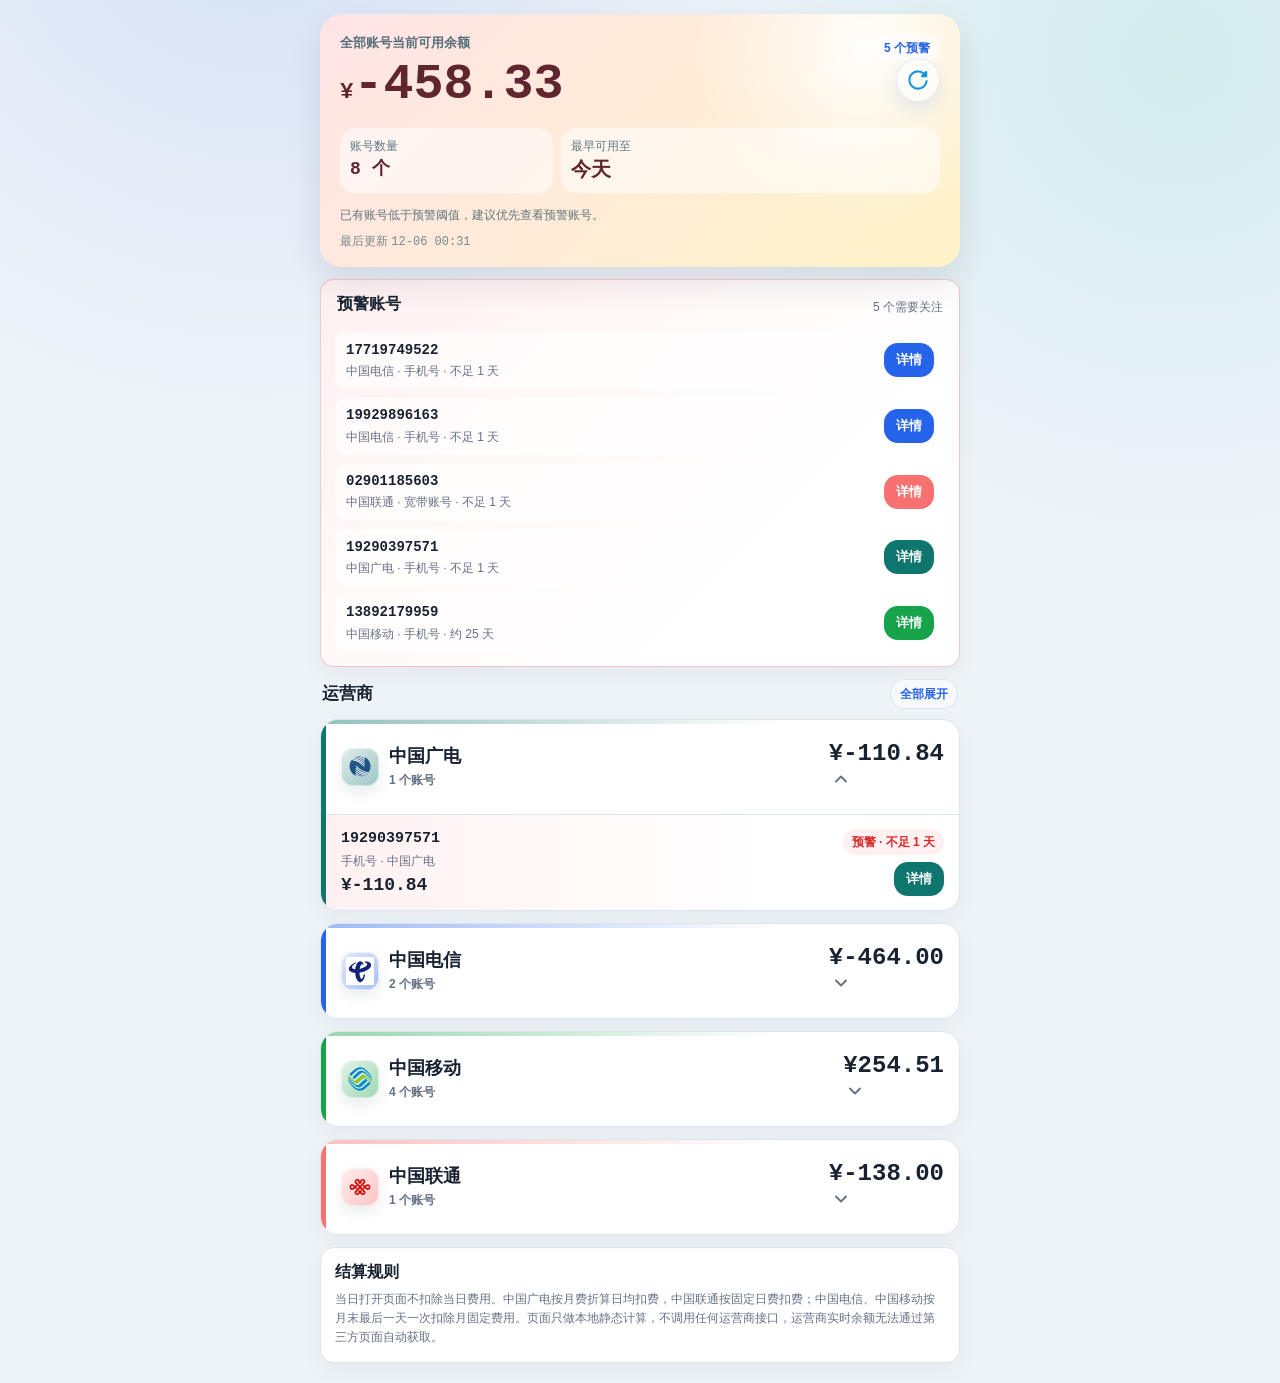
==== commit dd4c7f36: "Add cloud sync for balance data" ====
--- a/index.html
+++ b/index.html
@@ -161,9 +161,18 @@
           </div>
         </details>
 
-        <article class="notice-card">
-          <h2>同步与隐私</h2>
-          <p>当前原型使用统一本地存储，所有账号会一起保存和读取。运营商实时余额属于隐私数据，本页面不会也不能从第三方网络自动获取真实余额。</p>
+        <article class="sync-card">
+          <div class="sync-row">
+            <span class="sync-badge">
+              <span class="sync-dot" id="syncDot"></span>
+              <span id="syncMode">本地</span>
+            </span>
+            <button type="button" class="section-action sync-action" id="syncNowBtn">立即同步</button>
+          </div>
+          <h2 id="syncTitle">本地存储</h2>
+          <p id="syncText">当前设备仍可离线使用；接入云端后，同一网址下的账号数据可在多设备之间自动同步。</p>
+          <p class="sync-meta">最近同步 <span class="mono" id="syncLastAt">--</span></p>
+          <p class="sync-note">说明：运营商实时余额属于隐私数据，本页不会调用任何运营商接口。当前同步方案为统一云端记录，不区分个人登录，打开同一网址的设备会共用这一份数据。</p>
         </article>
       </section>
     </section>
--- a/css/style.css
+++ b/css/style.css
@@ -267,16 +267,17 @@
 
     .overview-grid {
       display: grid;
-      grid-template-columns: 1fr 1fr;
-      gap: 10px;
+      grid-template-columns: minmax(86px, 0.72fr) minmax(0, 1.28fr);
+      gap: 8px;
       margin-top: 18px;
     }
 
     .overview-grid div {
+      min-width: 0;
       min-height: 62px;
       border-radius: 16px;
       background: rgba(255, 255, 255, 0.56);
-      padding: 10px 11px;
+      padding: 10px;
     }
 
     .overview-grid span,
@@ -294,6 +295,11 @@
       line-height: 1.25;
       font-family: var(--mono);
       font-variant-numeric: tabular-nums;
+    }
+
+    #overviewSoonest {
+      white-space: nowrap;
+      font-size: clamp(17px, 4.8vw, 20px);
     }
 
     .overview-note {
@@ -559,7 +565,8 @@
     .rule-card,
     .notice-card,
     .settings-card,
-    .warning-card {
+    .warning-card,
+    .sync-card {
       padding: 14px;
       border: 1px solid var(--line);
       border-radius: var(--radius);
@@ -570,7 +577,8 @@
     .rule-card h2,
     .notice-card h2,
     .settings-card h2,
-    .warning-card h2 {
+    .warning-card h2,
+    .sync-card h2 {
       margin: 0 0 8px;
       font-size: 16px;
       line-height: 1.25;
@@ -579,11 +587,74 @@
     .rule-card p,
     .notice-card p,
     .settings-card p,
-    .warning-card p {
+    .warning-card p,
+    .sync-card p {
       margin: 0;
       color: var(--muted);
       font-size: 12px;
       line-height: 1.6;
+    }
+
+    .sync-card {
+      display: grid;
+      gap: 10px;
+    }
+
+    .sync-row {
+      display: flex;
+      align-items: center;
+      justify-content: space-between;
+      gap: 12px;
+    }
+
+    .sync-badge {
+      width: fit-content;
+      min-height: 30px;
+      display: inline-flex;
+      align-items: center;
+      gap: 8px;
+      border-radius: 999px;
+      padding: 0 12px;
+      background: var(--card-soft);
+      color: var(--text);
+      box-shadow: inset 0 0 0 1px var(--line);
+      font-size: 12px;
+      font-weight: 900;
+      white-space: nowrap;
+    }
+
+    .sync-dot {
+      width: 8px;
+      height: 8px;
+      border-radius: 50%;
+      background: var(--subtle);
+      box-shadow: 0 0 0 4px rgba(152, 162, 179, 0.12);
+      transition: background-color 0.3s ease, box-shadow 0.3s ease;
+    }
+
+    .sync-dot.ready {
+      background: #16a34a;
+      box-shadow: 0 0 0 4px rgba(34, 197, 94, 0.14);
+    }
+
+    .sync-dot.busy {
+      background: var(--brand);
+      box-shadow: 0 0 0 4px rgba(37, 99, 235, 0.14);
+    }
+
+    .sync-dot.error {
+      background: var(--warn);
+      box-shadow: 0 0 0 4px rgba(220, 38, 38, 0.14);
+    }
+
+    .sync-action {
+      min-height: 34px;
+      padding: 0 12px;
+    }
+
+    .sync-meta,
+    .sync-note {
+      color: var(--subtle);
     }
 
     .warning-card {
@@ -695,6 +766,30 @@
       box-shadow: var(--shadow);
     }
 
+    .balance-panel.risk-blue {
+      background:
+        radial-gradient(circle at 86% 12%, rgba(255, 255, 255, 0.3), transparent 28%),
+        linear-gradient(135deg, #2563eb, #38bdf8 58%, #7dd3fc);
+    }
+
+    .balance-panel.risk-green {
+      background:
+        radial-gradient(circle at 86% 12%, rgba(255, 255, 255, 0.3), transparent 28%),
+        linear-gradient(135deg, #0f9f7a, #34d399 58%, #86efac);
+    }
+
+    .balance-panel.risk-orange {
+      background:
+        radial-gradient(circle at 86% 12%, rgba(255, 255, 255, 0.3), transparent 28%),
+        linear-gradient(135deg, #ea580c, #fb923c 58%, #fdba74);
+    }
+
+    .balance-panel.risk-red {
+      background:
+        radial-gradient(circle at 86% 12%, rgba(255, 255, 255, 0.28), transparent 28%),
+        linear-gradient(135deg, #b91c1c, #ef4444 56%, var(--warn-2));
+    }
+
     .balance-panel::before {
       display: none;
     }
@@ -771,12 +866,6 @@
     .balance-sub .subline {
       margin-top: 4px;
       font-size: 11px;
-    }
-
-    .balance-panel.warning {
-      background:
-        radial-gradient(circle at 86% 12%, rgba(255, 255, 255, 0.28), transparent 28%),
-        linear-gradient(135deg, #b91c1c, #ef4444 56%, var(--warn-2));
     }
 
     .warning-text {
